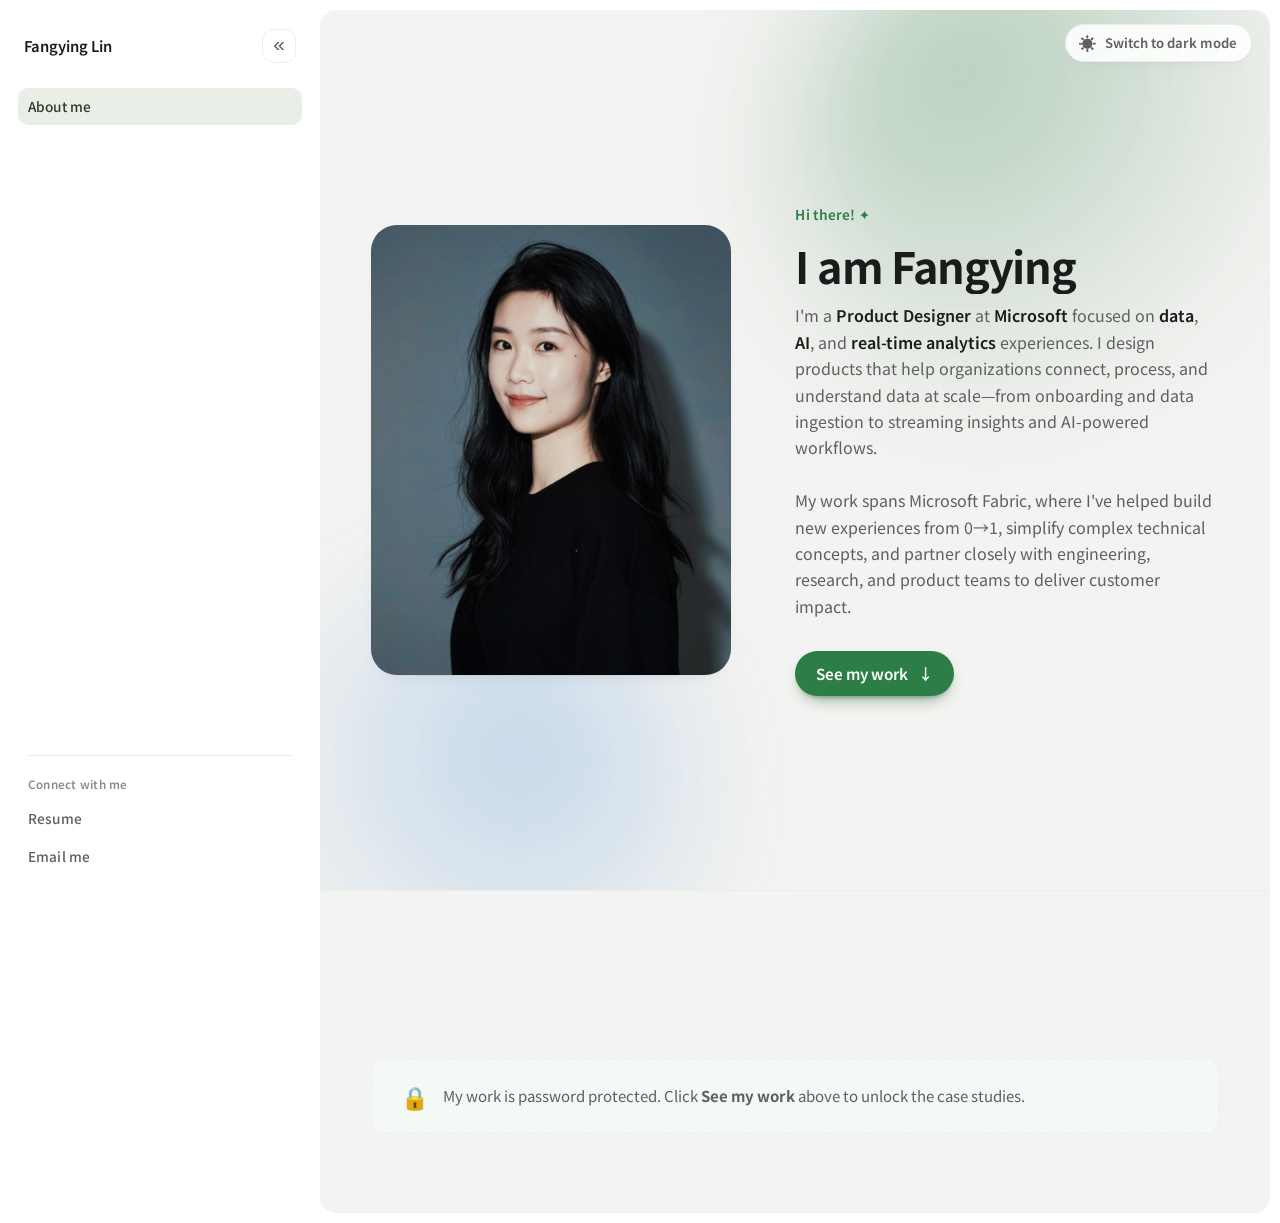
==== index.html @ b857b05c "Initial commit" ====
<!DOCTYPE html>
<html lang="en">
<head>
  <meta charset="UTF-8" />
  <meta name="viewport" content="width=device-width, initial-scale=1.0" />
  <title>Fangying Lin — Product Designer</title>
  <meta
    name="description"
    content="Fangying Lin is a product designer crafting clear, human interfaces for complex data products."
  />
  <link rel="preconnect" href="https://fonts.googleapis.com" />
  <link rel="preconnect" href="https://fonts.gstatic.com" crossorigin />
  <link
    href="https://fonts.googleapis.com/css2?family=Noto+Sans+TC:wght@400;500;600;700&display=swap"
    rel="stylesheet"
  />
  <link rel="stylesheet" href="styles.css" />
  <script>
    // Apply saved theme before paint to avoid a flash.
    (function () {
      try {
        var t = localStorage.getItem("theme");
        if (!t) {
          t = window.matchMedia("(prefers-color-scheme: dark)").matches
            ? "dark"
            : "light";
        }
        document.documentElement.setAttribute("data-theme", t);
      } catch (e) {}
      // Hide all work (menu + tiles) until the visitor unlocks via "See my work".
      try {
        if (localStorage.getItem("portfolio-unlocked") !== "1") {
          document.documentElement.classList.add("work-locked");
        }
      } catch (e) {}
    })();
  </script>
</head>
<body>
  <svg width="0" height="0" style="position:absolute" aria-hidden="true" focusable="false">
    <symbol id="fabricLogo" viewBox="0 0 256 256">
      <path fill-rule="evenodd" clip-rule="evenodd" d="M30.0801 168.53L26.9556 179.966C25.7912 183.624 24.1601 188.997 23.2801 193.779C22.0267 197.086 21.3423 200.673 21.3423 204.419C21.3423 219.868 33.0134 232.588 48.0178 234.25C52.2401 234.859 57.0178 234.828 62.3734 234.042L86.9778 230.646C93.1645 229.793 98.2445 225.326 99.8889 219.299L116.822 157.104L30.0801 168.53Z" fill="url(#fl_p0)"/>
      <path d="M54.0786 171.476C28.1452 175.494 22.8208 195.063 22.8208 195.063L47.6564 103.809L177.43 86.2538L159.732 150.534C158.812 153.978 155.919 156.618 152.332 157.165L151.607 157.285L53.3497 171.6L54.0786 171.476Z" fill="url(#fl_p1)"/>
      <path d="M54.0786 171.476C28.1452 175.494 22.8208 195.063 22.8208 195.063L47.6564 103.809L177.43 86.2538L159.732 150.534C158.812 153.978 155.919 156.618 152.332 157.165L151.607 157.285L53.3497 171.6L54.0786 171.476Z" fill="url(#fl_p2)" fill-opacity="0.8"/>
      <path d="M68.7944 113.253L212.461 92.0311C215.879 91.5644 218.648 89.0622 219.519 85.7866L234.346 32.1289C234.55 31.4 234.657 30.6311 234.657 29.84C234.657 25.1422 230.852 21.3333 226.15 21.3333C225.786 21.3333 225.421 21.3555 225.07 21.4L87.9855 41.6578C73.0966 44.0489 61.0744 55.0311 57.1722 69.3555L37.4033 141.004C41.3722 126.511 43.8122 117.773 68.7944 113.253Z" fill="url(#fl_p3)"/>
      <path d="M68.7944 113.253L212.461 92.0311C215.879 91.5644 218.648 89.0622 219.519 85.7867L234.346 32.1289C234.55 31.4 234.657 30.6311 234.657 29.84C234.657 25.1422 230.852 21.3333 226.15 21.3333C225.786 21.3333 225.421 21.3555 225.07 21.4L87.9855 41.6578C73.0966 44.0489 61.0744 55.0311 57.1722 69.3555L37.4033 141.004C41.3722 126.511 43.8122 117.773 68.7944 113.253Z" fill="url(#fl_p4)"/>
      <path d="M68.7944 113.253L212.461 92.0311C215.879 91.5644 218.648 89.0622 219.519 85.7867L234.346 32.1289C234.55 31.4 234.657 30.6311 234.657 29.84C234.657 25.1422 230.852 21.3333 226.15 21.3333C225.786 21.3333 225.421 21.3555 225.07 21.4L87.9855 41.6578C73.0966 44.0489 61.0744 55.0311 57.1722 69.3555L37.4033 141.004C41.3722 126.511 43.8122 117.773 68.7944 113.253Z" fill="url(#fl_p5)" fill-opacity="0.4"/>
      <path d="M68.7941 113.257C47.9897 117.022 42.8252 123.724 39.3852 134.226L22.8208 195.075C22.8208 195.075 28.1141 175.702 53.7319 171.559L151.612 157.302L152.336 157.182C155.923 156.635 158.816 153.99 159.736 150.55L174.296 97.6704L68.7941 113.257Z" fill="url(#fl_p6)"/>
      <path d="M68.7941 113.257C47.9897 117.022 42.8252 123.724 39.3852 134.226L22.8208 195.075C22.8208 195.075 28.1141 175.702 53.7319 171.559L151.612 157.302L152.336 157.182C155.923 156.635 158.816 153.99 159.736 150.55L174.296 97.6704L68.7941 113.257Z" fill="url(#fl_p7)" fill-opacity="0.2"/>
      <path fill-rule="evenodd" clip-rule="evenodd" d="M53.7334 171.56C32.0845 175.062 24.9734 189.4 23.2801 193.769C22.0267 197.084 21.3423 200.671 21.3423 204.418C21.3423 219.866 33.0134 232.586 48.0178 234.249C52.2401 234.858 57.0178 234.826 62.3734 234.04L86.9778 230.644C93.1645 229.791 98.2445 225.324 99.8889 219.298L115.324 162.591L53.7378 171.564L53.7334 171.56Z" fill="url(#fl_p8)"/>
    </symbol>
    <defs>
      <linearGradient id="fl_p0" x1="69.0801" y1="234.673" x2="69.0801" y2="157.104" gradientUnits="userSpaceOnUse"><stop offset="0.056" stop-color="#2AAC94"/><stop offset="0.155" stop-color="#239C87"/><stop offset="0.372" stop-color="#177E71"/><stop offset="0.588" stop-color="#0E6961"/><stop offset="0.799" stop-color="#095D57"/><stop offset="1" stop-color="#085954"/></linearGradient>
      <linearGradient id="fl_p1" x1="167.098" y1="178.388" x2="92.1941" y2="96.9205" gradientUnits="userSpaceOnUse"><stop offset="0.0417478" stop-color="#ABE88E"/><stop offset="0.548926" stop-color="#2AAA92"/><stop offset="0.906" stop-color="#117865"/></linearGradient>
      <linearGradient id="fl_p2" x1="-16.9721" y1="174.428" x2="54.3093" y2="150.119" gradientUnits="userSpaceOnUse"><stop stop-color="#6AD6F9"/><stop offset="1" stop-color="#6AD6F9" stop-opacity="0"/></linearGradient>
      <linearGradient id="fl_p3" x1="37.4033" y1="81.1689" x2="227.141" y2="81.1689" gradientUnits="userSpaceOnUse"><stop offset="0.043" stop-color="#25FFD4"/><stop offset="0.874" stop-color="#55DDB9"/></linearGradient>
      <linearGradient id="fl_p4" x1="37.4033" y1="54.6488" x2="208.319" y2="134.014" gradientUnits="userSpaceOnUse"><stop stop-color="#6AD6F9"/><stop offset="0.229501" stop-color="#60E9D0"/><stop offset="0.650711" stop-color="#6DE9BB"/><stop offset="0.99354" stop-color="#ABE88E"/></linearGradient>
      <linearGradient id="fl_p5" x1="53.2149" y1="69.5003" x2="146.152" y2="90.0555" gradientUnits="userSpaceOnUse"><stop stop-color="white" stop-opacity="0"/><stop offset="0.458511" stop-color="white"/><stop offset="1" stop-color="white" stop-opacity="0"/></linearGradient>
      <linearGradient id="fl_p6" x1="84.0312" y1="149.117" x2="86.2272" y2="83.943" gradientUnits="userSpaceOnUse"><stop offset="0.204642" stop-color="#063D3B" stop-opacity="0"/><stop offset="0.58553" stop-color="#063D3B" stop-opacity="0.236587"/><stop offset="0.872285" stop-color="#063D3B" stop-opacity="0.75"/></linearGradient>
      <linearGradient id="fl_p7" x1="14.9848" y1="142.636" x2="94.4055" y2="157.572" gradientUnits="userSpaceOnUse"><stop stop-color="white" stop-opacity="0"/><stop offset="0.458511" stop-color="white"/><stop offset="1" stop-color="white" stop-opacity="0"/></linearGradient>
      <linearGradient id="fl_p8" x1="72.3556" y1="213.178" x2="56.8635" y2="137.409" gradientUnits="userSpaceOnUse"><stop offset="0.064" stop-color="#063D3B" stop-opacity="0"/><stop offset="0.17" stop-color="#063D3B" stop-opacity="0.135"/><stop offset="0.562" stop-color="#063D3B" stop-opacity="0.599"/><stop offset="0.85" stop-color="#063D3B" stop-opacity="0.9"/><stop offset="1" stop-color="#063D3B"/></linearGradient>
    </defs>
  </svg>
  <div class="app" data-nav-collapsed="false">
    <button class="theme-switch" type="button" aria-label="Toggle dark mode" aria-pressed="false">
      <span class="theme-switch__icons" aria-hidden="true">
        <span class="theme-toggle__icon theme-toggle__icon--sun">☀</span>
        <span class="theme-toggle__icon theme-toggle__icon--moon">☾</span>
      </span>
      <span class="theme-switch__label">Switch to dark mode</span>
    </button>
    <div class="floating-controls">
      <button class="nav-reopen has-tip has-tip--right" type="button" aria-label="Open navigation" data-tip="Expand">
        <span aria-hidden="true">☰</span>
      </button>
    </div>
    <!-- ══════════════════════════════════════════════════════════
         Sidebar
    ═══════════════════════════════════════════════════════════ -->
    <aside class="sidebar" aria-label="Primary">
      <div class="profile">
        <div class="profile__meta">
          <span class="profile__name">Fangying Lin</span>
        </div>
        <div class="profile__controls">
          <button class="square-btn nav-collapse has-tip" type="button" aria-label="Collapse navigation" data-tip="Collapse">
            <span class="nav-collapse__icon" aria-hidden="true">«</span>
          </button>
        </div>
      </div>

      <nav class="nav">
        <a class="nav__item is-active" href="#about" data-nav="about">
          About me
        </a>

        <p class="nav__group js-work-group">Microsoft Fabric</p>
        <a class="nav__item js-work-item" href="eventstream.html">Eventstream in Microsoft Fabric</a>
        <a class="nav__item js-work-item" href="business-events.html">Business Events in Microsoft Fabric</a>
        <a class="nav__item js-work-item" href="get-data.html">Get data</a>
        <a class="nav__item js-work-item" href="custom-connector.html">Custom stream connector</a>

        <p class="nav__group js-work-group">Cornerstone Global Partner</p>
        <a class="nav__item js-work-item" href="top20talent.html">Top20Talent Portal</a>

        <hr class="nav__divider" aria-hidden="true" />
        <p class="nav__group">Connect with me</p>
        <a class="nav__item" href="#">Resume</a>
        <a class="nav__item" href="mailto:deniselin0114@gmail.com">Email me</a>
      </nav>
    </aside>

    <!-- ══════════════════════════════════════════════════════════
         Main content panel
    ═══════════════════════════════════════════════════════════ -->
    <main class="panel" id="about">
      <section class="intro reveal" aria-label="Introduction">
        <div class="intro__aura" aria-hidden="true"></div>
        <div class="intro__media">
          <img
            class="intro__photo"
            src="assets/fangying.jpg"
            alt="Portrait of Fangying Lin"
            loading="eager"
            onerror="this.style.display='none'; this.parentElement.classList.add('is-missing');"
          />
        </div>
        <div class="intro__body">
          <p class="intro__eyebrow">Hi there! ✦</p>
          <h1 class="intro__title">I am Fangying</h1>
          <p class="intro__lede">
            I'm a <strong>Product Designer</strong> at
            <strong>Microsoft</strong> focused on <strong>data</strong>,
            <strong>AI</strong>, and <strong>real-time analytics</strong>
            experiences. I design products that help organizations connect,
            process, and understand data at scale—from onboarding and data
            ingestion to streaming insights and AI-powered workflows.
            <br /><br />
            My work spans Microsoft Fabric, where I've helped build new
            experiences from 0→1, simplify complex technical concepts, and
            partner closely with engineering, research, and product teams to
            deliver customer impact.
          </p>
          <a class="intro__scroll" href="#work">
            <span>See my work</span>
            <span class="intro__arrow" aria-hidden="true">↓</span>
          </a>
        </div>
      </section>

      <hr class="section-divider reveal" aria-hidden="true" />

      <header class="panel__head reveal" id="work"></header>

      <div class="work-locked-note" aria-hidden="true">
        <span class="work-locked-note__icon">🔒</span>
        <p>My work is password protected. Click <strong>See my work</strong> above to unlock the case studies.</p>
      </div>

      <section class="cards" aria-label="Selected work">
        <!-- 1 · Eventstream — LIVE interactive prototype -->
        <article class="card reveal" id="eventstream">
          <a class="card__link" href="eventstream.html">
            <div class="card__top">
              <span class="card__brand">
                <span class="card__logo card__logo--fabric" aria-hidden="true"><svg class="card__logo-svg"><use href="#fabricLogo"/></svg></span>
                Microsoft Fabric
              </span>
            </div>
            <div class="card__media card__media--eventstream card__media--shot" aria-hidden="true">
              <img class="es-shot" src="assets/eventstream-preview.png" alt="" loading="lazy" />
            </div>
            <div class="card__foot">
              <span class="card__name">Eventstream in Microsoft Fabric</span>
            </div>
            <p class="card__desc">
              Build real-time data pipelines on a canvas — connect sources,
              transforms, and destinations, schema-aware end to end.
            </p>
          </a>
        </article>

        <!-- 2 · Business Events — AI-assisted authoring -->
        <article class="card reveal" id="business-events">
          <a class="card__link" href="business-events.html">
            <div class="card__top">
              <span class="card__brand">
                <span class="card__logo card__logo--fabric" aria-hidden="true"><svg class="card__logo-svg"><use href="#fabricLogo"/></svg></span>
                Microsoft Fabric
              </span>
            </div>
            <div class="card__media card__media--getdata card__media--shot" aria-hidden="true">
              <img class="es-shot" src="assets/business-events-preview.png" alt="" loading="lazy" />
            </div>
            <div class="card__foot">
              <span class="card__name">Business Events in Microsoft Fabric</span>
            </div>
            <p class="card__desc">
              Turn raw streams into meaningful, business-critical signals —
              define, explore, and act on events with AI-assisted authoring.
            </p>
          </a>
        </article>

        <!-- 3 · Get data -->
        <article class="card reveal" id="get-data">
          <a class="card__link" href="get-data.html">
            <div class="card__top">
              <span class="card__brand">
                <span class="card__logo card__logo--fabric" aria-hidden="true"><svg class="card__logo-svg"><use href="#fabricLogo"/></svg></span>
                Microsoft Fabric
              </span>
            </div>
            <div class="card__media card__media--getdata" aria-hidden="true">
              <span class="media-glyph">⤓</span>
            </div>
            <div class="card__foot">
              <span class="card__name">Get data</span>
            </div>
            <p class="card__desc">
              A guided wizard for connecting sources and landing data into
              Fabric — fast, clear, and confident.
            </p>
          </a>
        </article>

        <!-- 3 · Custom stream connector -->
        <article class="card reveal" id="custom-connector">
          <a class="card__link" href="custom-connector.html">
            <div class="card__top">
              <span class="card__brand">
                <span class="card__logo card__logo--fabric" aria-hidden="true"><svg class="card__logo-svg"><use href="#fabricLogo"/></svg></span>
                Microsoft Fabric
              </span>
            </div>
            <div class="card__media card__media--connector card__media--shot" aria-hidden="true">
              <img class="es-shot" src="assets/custom-connector-preview.png" alt="" loading="lazy" />
            </div>


            <div class="card__foot">
              <span class="card__name">Custom stream connector</span>
            </div>
            <p class="card__desc">
              Let developers bring their own streaming sources into Fabric
              with a configurable connector framework.
            </p>
          </a>
        </article>

        <!-- 6 · Top20Talent -->
        <article class="card reveal" id="top20talent">
          <a class="card__link" href="top20talent.html">
            <div class="card__top">
              <span class="card__brand">
                <span class="card__logo card__logo--top20" aria-hidden="true"><svg class="card__logo-svg" viewBox="0 0 24 24" fill="none" xmlns="http://www.w3.org/2000/svg"><polygon points="3,4 14,2 17,9.5 6,11.5" fill="#9e1c20"/><polygon points="7,12.5 18,10.5 21,18 10,20" fill="#d92b21"/></svg></span>
                Cornerstone Global Partner
              </span>
            </div>
            <div class="card__media card__media--top20 t20-stage" aria-hidden="true">
              <div class="t20-window">
                <div class="t20-window__bar">
                  <span class="t20-dot"></span>
                  <span class="t20-dot"></span>
                  <span class="t20-dot"></span>
                  <span class="t20-url">top20talent.com</span>
                </div>
                <div class="t20-screen">
                  <div class="t20-reel">
                    <img class="t20-frame" loading="lazy" alt=""
                      src="https://uploads-ssl.webflow.com/60fd57bc90489c5a4f77275e/619cb849a96ceb590cc76ad1_5.png" />
                    <img class="t20-frame" loading="lazy" alt=""
                      src="https://uploads-ssl.webflow.com/60fd57bc90489c5a4f77275e/619cb80ebb2a7f467cdc1613_Screen%20Shot%202021-11-23%20at%205.39.37%20PM.png" />
                    <img class="t20-frame" loading="lazy" alt=""
                      src="https://uploads-ssl.webflow.com/60fd57bc90489c5a4f77275e/619cb849a5b8a0e606b33b38_2.png" />
                    <img class="t20-frame" loading="lazy" alt=""
                      src="https://uploads-ssl.webflow.com/60fd57bc90489c5a4f77275e/619cb84a562c87caf4e1df3a_6.png" />
                    <img class="t20-frame" loading="lazy" alt=""
                      src="https://uploads-ssl.webflow.com/60fd57bc90489c5a4f77275e/619cbcc1bb2a7f6fdfdc321d_Screen%20Shot%202021-11-23%20at%206.02.40%20PM.png" />
                    <img class="t20-frame" loading="lazy" alt=""
                      src="https://uploads-ssl.webflow.com/60fd57bc90489c5a4f77275e/619cb849a96ceb590cc76ad1_5.png" />
                  </div>
                </div>
              </div>
            </div>
            <div class="card__foot">
              <span class="card__name">Top20Talent Portal</span>
            </div>
            <p class="card__desc">
              A B2C job-search platform — redesigning the apply &amp; register
              flow to lift conversion and reduce drop-off.
            </p>
          </a>
        </article>
      </section>
    </main>
  </div>

  <script src="script.js"></script>
</body>
</html>
---- styles.css ----
/* ════════════════════════════════════════════════════════════
   Fangying Lin — Portfolio
   Sidebar + card-grid layout. Light, soft, app-like — modeled on
   a clean case-studies dashboard: fixed left nav, a rounded
   content panel, centered headline, and a 2-column card grid.
═════════════════════════════════════════════════════════════ */

/* ── Tokens ────────────────────────────────────────────────── */
:root {
  --bg: #ffffff;
  --panel: #f3f3f1;
  --card: #ffffff;
  --ink: #1b1b1b;
  --ink-soft: #8c8c8c;
  --ink-mid: #5f5f5f;
  --line: #ececec;
  --hover: #f4f4f3;
  --active: #e9efe6;
  --active-ink: #2f3b2a;
  --accent: #2d7d46;
  --radius: 18px;
  --radius-lg: 26px;
  --sidebar-w: 320px;
  --font: "Noto Sans TC", system-ui, -apple-system, "Segoe UI", sans-serif;
  --ease: cubic-bezier(0.22, 1, 0.36, 1);
  --shadow-card: 0 1px 2px rgba(0, 0, 0, 0.04),
    0 8px 24px -16px rgba(0, 0, 0, 0.18);
}

/* ── Dark theme ────────────────────────────────────────────── */
[data-theme="dark"] {
  --bg: #131316;
  --panel: #1b1b1f;
  --card: #202024;
  --ink: #f2f2f3;
  --ink-soft: #8a8a92;
  --ink-mid: #b5b5be;
  --line: #2e2e34;
  --hover: #26262b;
  --active: #243425;
  --active-ink: #cfe6cf;
  --accent: #5cc47e;
  --shadow-card: 0 1px 2px rgba(0, 0, 0, 0.4),
    0 8px 24px -16px rgba(0, 0, 0, 0.7);
}

html {
  background: var(--bg);
}

body,
.app,
.sidebar,
.panel,
.card {
  transition: background 0.25s var(--ease), color 0.25s var(--ease),
    border-color 0.25s var(--ease);
}

*,
*::before,
*::after {
  box-sizing: border-box;
}

html {
  scroll-behavior: smooth;
}

body {
  margin: 0;
  background: var(--bg);
  color: var(--ink);
  font-family: var(--font);
  font-size: 15px;
  line-height: 1.5;
  -webkit-font-smoothing: antialiased;
}

a {
  color: inherit;
  text-decoration: none;
}

svg {
  display: block;
}

/* ── App shell ─────────────────────────────────────────────── */
.app {
  display: grid;
  grid-template-columns: var(--sidebar-w) 1fr;
  min-height: 100vh;
  transition: grid-template-columns 0.34s var(--ease);
}

.app[data-nav-collapsed="true"] {
  grid-template-columns: 0px 1fr;
}

/* ── Sidebar ───────────────────────────────────────────────── */
.sidebar {
  position: sticky;
  top: 0;
  align-self: start;
  height: 100vh;
  padding: 1.6rem 1.1rem;
  display: flex;
  flex-direction: column;
  gap: 1.4rem;
  overflow-x: hidden;
  overflow-y: auto;
  transition: opacity 0.24s var(--ease), transform 0.34s var(--ease);
}

.app[data-nav-collapsed="true"] .sidebar {
  opacity: 0;
  transform: translateX(-12px);
  pointer-events: none;
}

/* Control buttons (collapse) — rounded square to match floating reopen */
.profile__controls {
  flex: 0 0 auto;
  margin-left: auto;
  display: flex;
  align-items: center;
  gap: 0.4rem;
}

.square-btn {
  flex: 0 0 auto;
  width: 34px;
  height: 34px;
  display: grid;
  place-items: center;
  position: relative;
  -webkit-appearance: none;
  appearance: none;
  border: 1px solid var(--line);
  border-radius: 11px;
  background: var(--card);
  color: var(--ink-mid);
  font-size: 0.95rem;
  line-height: 1;
  cursor: pointer;
  transition: background 0.18s var(--ease), border-color 0.18s var(--ease),
    color 0.18s var(--ease), transform 0.18s var(--ease);
}

.square-btn:hover {
  background: var(--hover);
  color: var(--ink);
}

.square-btn:focus-visible {
  outline: 2px solid var(--accent);
  outline-offset: 2px;
}

.square-btn:active {
  transform: scale(0.9);
}

.nav-collapse:hover {
  transform: translateX(-2px);
}

.nav-collapse__icon {
  font-size: 1.3rem;
  font-weight: 500;
  margin-top: -2px;
}

/* ── Tooltips ──────────────────────────────────────────────── */
.has-tip::after {
  content: attr(data-tip);
  position: absolute;
  bottom: calc(100% + 8px);
  left: 50%;
  transform: translateX(-50%) translateY(4px);
  z-index: 50;
  padding: 0.32rem 0.6rem;
  border-radius: 7px;
  background: var(--ink);
  color: var(--bg);
  font-size: 0.72rem;
  font-weight: 600;
  line-height: 1;
  white-space: nowrap;
  opacity: 0;
  pointer-events: none;
  transition: opacity 0.18s var(--ease), transform 0.18s var(--ease);
}

.has-tip:hover::after,
.has-tip:focus-visible::after {
  opacity: 1;
  transform: translateX(-50%) translateY(0);
}

/* Reopen button tooltip points to the right (button hugs left edge) */
.has-tip--right::after {
  bottom: 50%;
  left: calc(100% + 8px);
  transform: translateY(50%) translateX(-4px);
}

.has-tip--right:hover::after,
.has-tip--right:focus-visible::after {
  transform: translateY(50%) translateX(0);
}

/* Floating reopen button (visible when collapsed) */
.floating-controls {
  position: fixed;
  top: 1rem;
  left: 1rem;
  z-index: 40;
  display: flex;
  align-items: center;
  gap: 0.5rem;
}

.nav-reopen {
  width: 40px;
  height: 40px;
  display: grid;
  place-items: center;
  -webkit-appearance: none;
  appearance: none;
  border: 1px solid var(--line);
  border-radius: 12px;
  background: var(--card);
  color: var(--ink);
  font-size: 1.1rem;
  line-height: 1;
  cursor: pointer;
  box-shadow: var(--shadow-card);
  opacity: 0;
  transform: scale(0.85);
  pointer-events: none;
  transition: opacity 0.22s var(--ease), transform 0.22s var(--ease),
    background 0.18s var(--ease);
}

.app[data-nav-collapsed="true"] .nav-reopen {
  opacity: 1;
  transform: scale(1);
  pointer-events: auto;
}

.nav-reopen:hover {
  background: var(--hover);
}

.nav-reopen:focus-visible {
  outline: 2px solid var(--accent);
  outline-offset: 2px;
}

.profile {
  display: flex;
  align-items: center;
  gap: 0.7rem;
  padding: 0.2rem 0.4rem;
}

.profile__meta {
  display: flex;
  flex-direction: column;
  line-height: 1.25;
}

.profile__name {
  font-weight: 600;
  font-size: 0.92rem;
}

.profile__role {
  font-size: 0.8rem;
  color: var(--ink-soft);
}

/* ── Theme switch (sticky, top-right) ──────────────────────── */
.theme-switch {
  position: fixed;
  top: 1.5rem;
  right: 1.75rem;
  z-index: 45;
  display: inline-flex;
  align-items: center;
  gap: 0.5rem;
  height: 38px;
  padding: 0 0.85rem 0 0.7rem;
  -webkit-appearance: none;
  appearance: none;
  border: 1px solid var(--line);
  border-radius: 999px;
  background: color-mix(in srgb, var(--card) 88%, transparent);
  backdrop-filter: saturate(160%) blur(10px);
  color: var(--ink-mid);
  font-family: inherit;
  font-size: 0.82rem;
  font-weight: 600;
  line-height: 1;
  cursor: pointer;
  box-shadow: var(--shadow-card);
  transition: background 0.18s var(--ease), border-color 0.18s var(--ease),
    color 0.18s var(--ease), transform 0.18s var(--ease);
}

.theme-switch:hover {
  background: var(--card);
  color: var(--ink);
  border-color: var(--ink-soft);
}

.theme-switch:active {
  transform: scale(0.96);
}

.theme-switch:focus-visible {
  outline: 2px solid var(--accent);
  outline-offset: 2px;
}

.theme-switch__icons {
  position: relative;
  display: grid;
  place-items: center;
  width: 20px;
  height: 20px;
}

.theme-toggle__icon {
  grid-area: 1 / 1;
  font-size: 1.05rem;
  line-height: 1;
  -webkit-text-stroke: 0.3px currentColor;
  transition: opacity 0.2s var(--ease), transform 0.3s var(--ease);
}

.theme-switch__icons .theme-toggle__icon {
  grid-row: 1;
  grid-column: 1;
}

.theme-toggle__icon--moon {
  opacity: 0;
  transform: rotate(-90deg) scale(0.6);
}

.theme-toggle__icon--sun {
  opacity: 1;
  transform: rotate(0) scale(1);
}

[data-theme="dark"] .theme-toggle__icon--sun {
  opacity: 0;
  transform: rotate(90deg) scale(0.6);
}

[data-theme="dark"] .theme-toggle__icon--moon {
  opacity: 1;
  transform: rotate(0) scale(1);
}

/* Navigation */
.nav {
  display: flex;
  flex-direction: column;
  gap: 0.1rem;
  flex: 1 1 auto;
  min-height: 0;
}

.nav__group {
  margin: 1rem 0 0.3rem;
  padding: 0 0.65rem;
  font-size: 0.72rem;
  font-weight: 600;
  letter-spacing: 0.02em;
  color: var(--ink-soft);
}

.nav__item + .nav__group,
.nav__item.is-active:first-child + .nav__group {
  margin-top: 1.9rem;
}

.nav__divider {
  border: 0;
  height: 1px;
  background: var(--line);
  margin: 1.4rem 0.65rem 0.2rem;
  margin-top: auto;
}

/* ── Collapsible category (Microsoft Fabric / Azure portal) ── */
.nav__cat {
  display: flex;
  flex-direction: column;
}

.nav__cat--nested {
  padding-left: 0.85rem;
}

.nav__cat-head {
  display: flex;
  align-items: center;
  justify-content: space-between;
  gap: 0.5rem;
  width: 100%;
  margin: 0.55rem 0 0.2rem;
  padding: 0.3rem 0.65rem;
  -webkit-appearance: none;
  appearance: none;
  border: 0;
  outline: none;
  background: transparent;
  text-align: left;
  font-family: inherit;
  font-size: 0.72rem;
  font-weight: 600;
  letter-spacing: 0.02em;
  text-transform: none;
  color: var(--ink-soft);
  cursor: pointer;
  border-radius: 8px;
  transition: color 0.18s var(--ease), background 0.18s var(--ease);
}

.nav__cat-head:focus-visible {
  outline: 2px solid var(--accent);
  outline-offset: 1px;
}

.nav__cat-head:hover {
  background: var(--hover);
  color: var(--ink-mid);
}

.nav__chevron {
  flex: 0 0 auto;
  font-size: 0.8rem;
  line-height: 1;
  transition: transform 0.22s var(--ease);
}

.nav__cat[data-collapsed="true"] .nav__chevron {
  transform: rotate(-90deg);
}

.nav__cat-body {
  display: grid;
  grid-template-rows: 1fr;
  transition: grid-template-rows 0.26s var(--ease);
}

.nav__cat-inner {
  display: flex;
  flex-direction: column;
  gap: 0.1rem;
  overflow: hidden;
  min-height: 0;
}

.nav__cat[data-collapsed="true"] .nav__cat-body {
  grid-template-rows: 0fr;
}

.nav__item {
  display: flex;
  align-items: center;
  padding: 0.5rem 0.65rem;
  border-radius: 10px;
  font-size: 0.85rem;
  font-weight: 500;
  letter-spacing: 0.01em;
  color: var(--ink-mid);
  transition: background 0.18s var(--ease), color 0.18s var(--ease),
    transform 0.18s var(--ease);
}

.nav__item:hover {
  background: var(--hover);
  color: var(--ink);
  transform: translateX(3px);
}

.nav__item.is-active {
  background: var(--active);
  color: var(--active-ink);
}

/* Dark mode: brighten nav text so it isn't muddy grey */
[data-theme="dark"] .nav__item {
  color: #f2f2f3;
}
[data-theme="dark"] .nav__item:hover {
  color: #ffffff;
}
[data-theme="dark"] .nav__group {
  color: #c5c5cd;
}

/* ── Main panel ────────────────────────────────────────────── */
.panel {
  background: var(--panel);
  margin: 0.6rem 0.6rem 0.6rem 0;
  border-radius: 16px;
  padding: clamp(2rem, 5vw, 4rem) clamp(1.5rem, 4vw, 3.5rem);
  overflow: hidden;
}

/* ── Full-screen intro ─────────────────────────────────────── */
.intro {
  position: relative;
  display: grid;
  grid-template-columns: 0.85fr 1fr;
  align-items: center;
  gap: clamp(2rem, 5vw, 4.5rem);
  min-height: calc(100vh - 1.2rem);
  margin: calc(-1 * clamp(2rem, 5vw, 4rem))
    calc(-1 * clamp(1.5rem, 4vw, 3.5rem)) 0;
  padding: clamp(2rem, 5vw, 4rem) clamp(1.5rem, 4vw, 3.5rem);
  overflow: hidden;
  isolation: isolate;
}

/* Animated aurora blobs behind the intro */
.intro::before,
.intro::after {
  content: "";
  position: absolute;
  z-index: -1;
  border-radius: 50%;
  filter: blur(60px);
  opacity: 0.55;
  pointer-events: none;
}.intro::before {
  width: 42vw;
  height: 42vw;
  max-width: 540px;
  max-height: 540px;
  top: -12%;
  right: -6%;
  background: radial-gradient(
    circle at 30% 30%,
    color-mix(in srgb, var(--accent) 60%, transparent),
    transparent 70%
  );
  animation: aurora-a 16s ease-in-out infinite alternate;
}

.intro::after {
  width: 36vw;
  height: 36vw;
  max-width: 460px;
  max-height: 460px;
  bottom: -16%;
  left: -8%;
  background: radial-gradient(
    circle at 60% 40%,
    color-mix(in srgb, #4a90d9 55%, transparent),
    transparent 70%
  );
  animation: aurora-b 20s ease-in-out infinite alternate;
}

[data-theme="dark"] .intro::before,
[data-theme="dark"] .intro::after {
  opacity: 0.4;
}

@keyframes aurora-a {
  0% { transform: translate(0, 0) scale(1); }
  100% { transform: translate(-6%, 8%) scale(1.15); }
}

@keyframes aurora-b {
  0% { transform: translate(0, 0) scale(1); }
  100% { transform: translate(8%, -6%) scale(1.2); }
}

/* Interactive mouse-following aura (Spline-style) */
.intro__aura {
  position: absolute;
  inset: 0;
  z-index: -1;
  pointer-events: none;
  opacity: 0;
  transition: opacity 0.7s ease;
  background:
    radial-gradient(
      40vw 40vw at var(--mx, 50%) var(--my, 40%),
      color-mix(in srgb, var(--accent) 42%, transparent),
      transparent 62%
    ),
    radial-gradient(
      34vw 34vw at calc(100% - var(--mx, 50%)) calc(100% - var(--my, 40%)),
      color-mix(in srgb, #4a90d9 40%, transparent),
      transparent 62%
    );
  filter: blur(48px);
  will-change: background, opacity;
}

.intro.is-pointer .intro__aura {
  opacity: 0.85;
}

[data-theme="dark"] .intro__aura {
  opacity: 0;
  filter: blur(56px);
}

[data-theme="dark"] .intro.is-pointer .intro__aura {
  opacity: 0.55;
}

@media (prefers-reduced-motion: reduce) {
  .intro__aura { display: none; }
}

.intro__media {
  display: flex;
  justify-content: center;
  transform: translate3d(var(--px, 0px), var(--py, 0px), 0);
  will-change: transform;
}

.intro__media.is-missing {
  width: 100%;
  max-width: 360px;
  margin: 0 auto;
  aspect-ratio: 4 / 5;
  display: grid;
  place-items: center;
  text-align: center;
  padding: 1.5rem;
  border-radius: var(--radius-lg);
  background: linear-gradient(150deg, #e6f4ee, #c7e8d8);
  color: #117865;
  font-size: 0.9rem;
  font-weight: 600;
}

.intro__media.is-missing::after {
  content: "Add your photo at assets/fangying.jpg";
}

.intro__photo {
  width: 100%;
  max-width: 360px;
  aspect-ratio: 4 / 5;
  object-fit: cover;
  border-radius: var(--radius-lg);
  box-shadow: var(--shadow-card);
  animation: photo-float 8s ease-in-out infinite;
  transition: transform 0.4s var(--ease), box-shadow 0.4s var(--ease);
}

.intro__photo:hover {
  transform: translateY(-4px) scale(1.01);
  box-shadow: 0 30px 60px -28px rgba(0, 0, 0, 0.5);
}

@keyframes photo-float {
  0%, 100% { transform: translateY(0); }
  50% { transform: translateY(-4px); }
}

.intro__eyebrow {
  margin: 0 0 1rem;
  font-size: 0.85rem;
  font-weight: 600;
  color: var(--accent);
  letter-spacing: 0.01em;
}

.intro__title {
  font-size: clamp(1.7rem, 3.4vw, 2.7rem);
  font-weight: 700;
  letter-spacing: -0.03em;
  line-height: 1.18;
  padding-bottom: 0.08em;
  margin: 0 0 0.5rem;
  background: linear-gradient(
    100deg,
    var(--ink) 0%,
    var(--ink) 35%,
    color-mix(in srgb, var(--accent) 75%, var(--ink)) 50%,
    var(--ink) 65%,
    var(--ink) 100%
  );
  background-size: 220% 100%;
  -webkit-background-clip: text;
  background-clip: text;
  color: transparent;
  animation: title-sheen 7s ease-in-out infinite;
}

.intro__subtitle {
  margin: 0 0 1.5rem;
  font-size: clamp(0.95rem, 1.5vw, 1.2rem);
  font-weight: 600;
  letter-spacing: -0.01em;
  color: var(--ink-mid);
}

@keyframes title-sheen {
  0%, 100% { background-position: 150% 0; }
  50% { background-position: -50% 0; }
}

/* Staggered entrance for intro content */
.intro__media,
.intro__eyebrow,
.intro__title,
.intro__subtitle,
.intro__lede,
.intro__scroll {
  opacity: 0;
}

.intro.is-visible .intro__media {
  animation: intro-fade 0.7s var(--ease) 0.05s both;
}
.intro.is-visible .intro__eyebrow {
  animation: intro-rise 0.7s var(--ease) 0.18s both;
}
.intro.is-visible .intro__title {
  animation: intro-rise 0.7s var(--ease) 0.28s both,
    title-sheen 7s ease-in-out 1s infinite;
}
.intro.is-visible .intro__subtitle {
  animation: intro-rise 0.7s var(--ease) 0.34s both;
}
.intro.is-visible .intro__lede {
  animation: intro-rise 0.7s var(--ease) 0.4s both;
}
.intro.is-visible .intro__scroll {
  animation: intro-rise 0.7s var(--ease) 0.52s both;
}

@keyframes intro-rise {
  from {
    opacity: 0;
    transform: translateY(22px);
  }
  to {
    opacity: 1;
    transform: translateY(0);
  }
}

@keyframes intro-fade {
  from {
    opacity: 0;
  }
  to {
    opacity: 1;
  }
}

.intro__lede {
  margin: 0 0 2rem;
  max-width: 58ch;
  font-size: clamp(0.9rem, 1.25vw, 1.02rem);
  line-height: 1.65;
  color: var(--ink-mid);
}

.intro__lede strong {
  color: var(--ink);
  font-weight: 600;
}

.intro__scroll {
  position: relative;
  display: inline-flex;
  align-items: center;
  gap: 0.6rem;
  padding: 0.7rem 1.3rem;
  border-radius: 999px;
  font-weight: 600;
  font-size: 0.95rem;
  color: #fff;
  background: var(--accent);
  overflow: hidden;
  transform-style: preserve-3d;
  transform:
    perspective(600px)
    rotateX(var(--rx, 0deg))
    rotateY(var(--ry, 0deg))
    translateZ(0);
  box-shadow:
    0 8px 18px -10px color-mix(in srgb, var(--accent) 80%, #000),
    0 2px 4px -2px rgba(0, 0, 0, 0.3);
  transition:
    transform 0.25s var(--ease),
    background 0.2s var(--ease),
    box-shadow 0.25s var(--ease);
}

/* Moving sheen that tracks the cursor */
.intro__scroll::before {
  content: "";
  position: absolute;
  inset: 0;
  border-radius: inherit;
  background: radial-gradient(
    120px 120px at var(--gx, 50%) var(--gy, 50%),
    rgba(255, 255, 255, 0.45),
    rgba(255, 255, 255, 0) 60%
  );
  opacity: 0;
  transition: opacity 0.25s var(--ease);
  pointer-events: none;
}

.intro__scroll > span {
  position: relative;
  transform: translateZ(22px);
}

.intro__scroll:hover {
  background: color-mix(in srgb, var(--accent) 86%, #000);
  box-shadow:
    0 18px 34px -14px color-mix(in srgb, var(--accent) 85%, #000),
    0 4px 8px -3px rgba(0, 0, 0, 0.35);
}

.intro__scroll:hover::before {
  opacity: 1;
}

.intro__scroll.is-tilting {
  transition:
    background 0.2s var(--ease),
    box-shadow 0.25s var(--ease);
}

.intro__scroll:active {
  transform: perspective(600px) rotateX(0) rotateY(0) scale(0.97);
}

.intro__arrow {
  position: relative;
  transform: translateZ(22px);
  animation: intro-bob 1.8s ease-in-out infinite;
}

@keyframes intro-bob {
  0%, 100% { transform: translateZ(22px) translateY(0); }
  50% { transform: translateZ(22px) translateY(3px); }
}

@media (prefers-reduced-motion: reduce) {
  .intro__arrow { animation: none; }
  .intro__scroll { transform: none; }
}

@media (max-width: 820px) {
  .intro {
    grid-template-columns: 1fr;
    text-align: center;
    gap: 1.4rem;
    min-height: auto;
  }
  /* Flatten the body so the portrait can slot between the headers
     and the description. */
  .intro__body {
    display: contents;
  }
  .intro__eyebrow { order: 1; }
  .intro__title { order: 2; }
  .intro__subtitle { order: 3; margin-bottom: 0; }
  .intro__media { order: 4; }
  .intro__lede { order: 5; }
  .intro__scroll { order: 6; justify-self: center; }
  .intro__lede {
    margin-inline: auto;
  }
  /* Smaller portrait on mobile. */
  .intro__photo,
  .intro__media.is-missing {
    max-width: 200px;
    margin-inline: auto;
  }
}

.section-divider {
  border: 0;
  height: 1px;
  width: auto;
  margin: 0 calc(-1 * clamp(1.5rem, 4vw, 3.5rem)) clamp(2.5rem, 6vw, 4rem);
  background: var(--line);
}

.panel__head {
  text-align: center;
  max-width: 640px;
  margin: 0 auto clamp(2rem, 5vw, 3.5rem);
  padding-top: clamp(1rem, 4vw, 3rem);
}

.panel__title {
  font-size: clamp(1.7rem, 3.4vw, 2.6rem);
  font-weight: 700;
  letter-spacing: -0.02em;
  line-height: 1.12;
  margin: 0 0 0.8rem;
}

.panel__sub {
  margin: 0;
  color: var(--ink-soft);
  font-size: clamp(0.95rem, 1.5vw, 1.05rem);
}

/* ── Card grid ─────────────────────────────────────────────── */
.cards {
  display: grid;
  grid-template-columns: repeat(2, minmax(0, 1fr));
  gap: clamp(1rem, 2.2vw, 1.6rem);
  max-width: 920px;
  margin: 0 auto;
}

.card {
  min-width: 0;
  perspective: 1000px;
}

.card__link {
  position: relative;
  display: block;
  background: var(--card);
  border: 1px solid var(--line);
  border-radius: var(--radius);
  padding: 0.9rem 0.9rem 1.2rem;
  height: 100%;
  transform-style: preserve-3d;
  transition: transform 0.25s var(--ease), box-shadow 0.3s var(--ease),
    border-color 0.3s var(--ease);
}

.card__link:hover {
  box-shadow: 0 12px 26px -20px rgba(0, 0, 0, 0.4);
  border-color: color-mix(in srgb, var(--accent) 30%, var(--line));
}

/* Cursor-following spotlight glow */
.card__link::after {
  content: "";
  position: absolute;
  inset: 0;
  border-radius: inherit;
  background: radial-gradient(
    240px circle at var(--mx, 50%) var(--my, 0%),
    rgba(203, 210, 222, 0.22),
    transparent 45%
  );
  opacity: 0;
  transition: opacity 0.3s var(--ease);
  pointer-events: none;
  z-index: 1;
}

.card__link:hover::after {
  opacity: 1;
}

.card__media {
  transition: transform 0.4s var(--ease);
}

.card__link:hover .card__media {
  transform: scale(1.015);
}

.card__top {
  display: flex;
  align-items: center;
  justify-content: space-between;
  padding: 0.2rem 0.3rem 0.7rem;
}

.card__brand {
  display: inline-flex;
  align-items: center;
  gap: 0.45rem;
  font-size: 0.82rem;
  font-weight: 600;
  color: var(--ink-mid);
}

.card__logo {
  width: 18px;
  height: 18px;
  border-radius: 5px;
  display: inline-grid;
  place-items: center;
  font-size: 0.6rem;
  color: #fff;
}

.card__logo--fabric { background: transparent; }
.card__logo--azure  { background: #0a72c4; }
.card__logo--lumen  { background: #6b5bd1; }
.card__logo--tide   { background: #2f8fd0; }
.card__logo--onb    { background: #e08a3c; }
.card__logo--top20  { background: transparent; }
.card__logo-svg {
  width: 100%;
  height: 100%;
  display: block;
}

.card__views,
.card__likes {
  display: inline-flex;
  align-items: center;
  gap: 0.3rem;
  font-size: 0.8rem;
  color: var(--ink-soft);
  font-variant-numeric: tabular-nums;
}

.i-eye,
.i-heart {
  font-size: 0.85rem;
}

/* Media preview */
.card__media {
  position: relative;
  display: grid;
  place-items: center;
  aspect-ratio: 4 / 3;
  border-radius: 12px;
  overflow: hidden;
}

.card__media--eventstream {
  background:
    radial-gradient(120% 120% at 22% 0%, rgba(45, 125, 70, 0.16), transparent 60%),
    #f4f6f4;
  color: var(--accent);
}

.card__media--eventstream .topology {
  width: 80%;
}

/* ── Eventstream preview screenshot — blurred at rest, sharp on hover ── */
.card__media--shot {
  padding: 0;
  overflow: hidden;
}
.es-shot {
  display: block;
  width: 100%;
  height: 100%;
  object-fit: cover;
  object-position: top left;
  filter: blur(2.5px) saturate(1.04);
  transform: scale(1.02);
  transition: filter 0.45s var(--ease), transform 0.45s var(--ease);
}
.card__link:hover .es-shot,
.proj-banner.card__media--shot:hover .es-shot {
  filter: blur(0);
  transform: scale(1);
}
/* Detail-page banner is always sharp — the blur/hover-to-reveal is a
   home-page-tile-only effect. */
.proj-banner.card__media--shot .es-shot {
  filter: none;
  transform: none;
}
@media (prefers-reduced-motion: reduce) {
  .es-shot {
    transition: none;
  }
}

/* ── Eventstream "app" scene (metrics + topology + data preview) ── */
.card__media--eventstream .es-scene {
  width: 94%;
  height: auto;
}
.proj-banner.card__media--eventstream .es-scene {
  width: 100%;
}
.es-card {
  fill: #ffffff;
  stroke: #e2e6ea;
  stroke-width: 1.4;
}
.es-num {
  font: 700 15px "Noto Sans TC", system-ui, sans-serif;
  fill: #2f353c;
}
.es-cap {
  font: 600 7px "Noto Sans TC", system-ui, sans-serif;
  fill: #8b939c;
  letter-spacing: 0.2px;
}
.es-lbl {
  font: 700 8px "Noto Sans TC", system-ui, sans-serif;
  fill: #3c424a;
}
.es-pill {
  fill: rgba(22, 163, 74, 0.12);
  stroke: rgba(22, 163, 74, 0.4);
  stroke-width: 1;
}
.es-live {
  font: 700 7.5px "Noto Sans TC", system-ui, sans-serif;
  fill: #15803d;
}
.es-dot {
  fill: #16a34a;
}
.es-wire {
  fill: none;
  stroke: currentColor;
  stroke-width: 2;
  stroke-opacity: 0.5;
  stroke-dasharray: 5 6;
  animation: dash 18s linear infinite;
}
.es-icon {
  fill: rgba(17, 120, 101, 0.16);
  stroke: currentColor;
  stroke-width: 1.2;
}
.es-icon--dest {
  fill: rgba(17, 120, 101, 0.26);
}
.es-stream {
  stroke: currentColor;
  stroke-width: 1.8;
}
.es-op {
  fill: rgba(45, 125, 70, 0.14);
  stroke: currentColor;
  stroke-width: 1.4;
}
.es-funnel {
  fill: currentColor;
  opacity: 0.75;
}
.es-grid {
  fill: #ffffff;
  stroke: #e2e6ea;
  stroke-width: 1.4;
}
.es-grid-sep {
  stroke: #eef1f3;
  stroke-width: 1;
}
.es-th {
  font: 700 6.5px "Noto Sans TC", system-ui, sans-serif;
  fill: #6b727b;
}
.es-td {
  font: 500 6.5px "Noto Sans TC", system-ui, sans-serif;
  fill: #7b828b;
}
.es-td--accent {
  fill: #117865;
  font-weight: 700;
}

.card__media--lumen {
  background: linear-gradient(150deg, #efeaff, #d8ccff);
  color: #6b5bd1;
}

.card__media--tide {
  background: linear-gradient(150deg, #e3f3fb, #c5e6f6);
  color: #2f8fd0;
}

.card__media--onb {
  background: linear-gradient(150deg, #fdeede, #f8d6b3);
  color: #d2772a;
}

.card__media--getdata {
  background: linear-gradient(150deg, #e6f4ee, #c7e8d8);
  color: #117865;
}

.card__media--connector {
  background: #e6ebf6;
  color: #56b9bd;
}

[data-theme="dark"] .card__media--connector {
  background: #3a4052;
}

.card__media--asa {
  background: linear-gradient(150deg, #e4f1fc, #bfdcf6);
  color: #0a72c4;
}

.card__media--eventhub {
  background: linear-gradient(150deg, #e0ecfb, #b6cdf2);
  color: #2b59c3;
}

.card__media--schematize {
  background: linear-gradient(150deg, #fbeef6, #f1d3e8);
  color: #b3458f;
}

.card__media--top20 {
  background: linear-gradient(150deg, #fdece1, #f8cbb0);
  color: #c2410c;
}.media-glyph {
  font-size: 3.4rem;
  opacity: 0.85;
}

/* ── Top20Talent: video-like screenshot reel in a browser frame ── */
.t20-stage {
  display: grid;
  place-items: center;
  padding: clamp(0.9rem, 3vw, 1.8rem);
}

.t20-window {
  width: 100%;
  max-width: 100%;
  border-radius: 12px;
  overflow: hidden;
  background: #fff;
  box-shadow:
    0 22px 50px -22px rgba(120, 50, 20, 0.5),
    0 4px 12px -6px rgba(120, 50, 20, 0.3),
    0 0 0 1px rgba(255, 255, 255, 0.6) inset;
  transform: translateZ(0);
  transform-style: preserve-3d;
  transition: transform 0.5s var(--ease), box-shadow 0.5s var(--ease);
}

.card__link:hover .t20-window,
.proj-banner.t20-stage:hover .t20-window {
  transform: translateY(-3px);
  box-shadow:
    0 30px 60px -22px rgba(120, 50, 20, 0.55),
    0 6px 16px -8px rgba(120, 50, 20, 0.35),
    0 0 0 1px rgba(255, 255, 255, 0.7) inset;
}

.t20-window__bar {
  display: flex;
  align-items: center;
  gap: 6px;
  height: 22px;
  padding: 0 10px;
  background: linear-gradient(180deg, #fbeee6, #f5ddcf);
  border-bottom: 1px solid rgba(120, 50, 20, 0.12);
}

.t20-dot {
  width: 7px;
  height: 7px;
  border-radius: 50%;
  background: #e8a48c;
}
.t20-dot:nth-child(1) { background: #ef7d6a; }
.t20-dot:nth-child(2) { background: #f3b14d; }
.t20-dot:nth-child(3) { background: #5fc27e; }

.t20-url {
  margin-left: 8px;
  flex: 1;
  height: 11px;
  border-radius: 6px;
  background: rgba(255, 255, 255, 0.85);
  font-size: 8px;
  line-height: 11px;
  color: #b07a5f;
  padding: 0 8px;
  overflow: hidden;
  white-space: nowrap;
}

.t20-screen {
  position: relative;
  overflow: hidden;
  aspect-ratio: 16 / 10;
  background: #fff;
}

/* Horizontal film strip: 6 frames (last duplicates the first for a
   seamless loop). Holds on each screen, then slides to the next. */
.t20-reel {
  display: flex;
  width: 600%;
  height: 100%;
  animation: t20-reel 16s cubic-bezier(0.7, 0, 0.3, 1) infinite;
}

.t20-frame {
  width: calc(100% / 6);
  height: 100%;
  object-fit: cover;
  object-position: top center;
  flex: 0 0 auto;
}

@keyframes t20-reel {
  0%, 13%      { transform: translateX(0); }
  16.6%, 29.6% { transform: translateX(-16.6667%); }
  33.3%, 46.3% { transform: translateX(-33.3333%); }
  50%, 63%     { transform: translateX(-50%); }
  66.6%, 79.6% { transform: translateX(-66.6667%); }
  83.3%, 100%  { transform: translateX(-83.3333%); }
}

/* Pause the playback while hovering so viewers can inspect a screen */
.card__link:hover .t20-reel,
.proj-banner.t20-stage:hover .t20-reel {
  animation-play-state: paused;
}

[data-theme="dark"] .t20-window {
  box-shadow:
    0 22px 50px -22px rgba(0, 0, 0, 0.65),
    0 0 0 1px rgba(255, 255, 255, 0.08) inset;
}

@media (prefers-reduced-motion: reduce) {
  .t20-reel { animation: none; }
  .t20-window { transform: none; }
}

/* ── Custom connector scene (Kafka → city upload) ──────────── */
.connector-scene {
  display: block;
  width: 100%;
  height: 100%;
  /* Theme tokens — light defaults */
  --cn-bg1: #e6ebf6; --cn-bg2: #dadff0; --cn-bg3: #d8dcee; --cn-bg4: #e2dcec;
  --cn-deck1: #f6f7fa; --cn-deck2: #cdd2db;
  --cn-scr1: #fcfdff; --cn-scr2: #eef1f7;
  --cn-field1: #cfe7ec; --cn-field2: #9fcfd9;
  --cn-edge: #bfc5d0; --cn-trackpad: #c2c8d2; --cn-bar: #aebcc7;
  --cn-label: #c5cdd7; --cn-track: #e6ebf1;
  --cn-pkg1: #f7ebd6; --cn-pkg2: #dcc198;
  --cn-pkg-top: #f3e0c4; --cn-pkg-side: #d3b787; --cn-pkg-r: #d8bd92;
  --cn-pkg-stroke: #9c7438; --cn-seam: #b08a52; --cn-pkg-text: #8f6a36;
  --cn-cav1: #7c5d34; --cn-cav2: #5e4526;
  --cn-shine: #ffffff;
  --cn-hud: #ffffff; --cn-hud-track: #ffffff; --cn-hud-text: #33807f;
}

/* Dark-mode palette for the connector scene */
[data-theme="dark"] .connector-scene {
  --cn-bg1: #3a4052; --cn-bg2: #343a49; --cn-bg3: #363c4b; --cn-bg4: #3b3749;
  --cn-deck1: #3e4654; --cn-deck2: #262b35;
  --cn-scr1: #2c313d; --cn-scr2: #20242d;
  --cn-field1: #2e767c; --cn-field2: #49aab1;
  --cn-edge: #1c1f27; --cn-trackpad: #2d323d; --cn-bar: #4c5462;
  --cn-label: #545c6a; --cn-track: #353c48;
  --cn-pkg1: #cba869; --cn-pkg2: #9c7c46;
  --cn-pkg-top: #cfa968; --cn-pkg-side: #a17f44; --cn-pkg-r: #a18551;
  --cn-pkg-stroke: #715326; --cn-seam: #7e6031; --cn-pkg-text: #e6c48d;
  --cn-cav1: #4a371f; --cn-cav2: #322509;
  --cn-shine: #cdd6ea;
  --cn-hud: #2b3340; --cn-hud-track: #46506a; --cn-hud-text: #6fd0d4;
}

/* Dark mode: drop the bright oval glow behind the scene */
[data-theme="dark"] .conn-skyglow {
  display: none;
}
[data-theme="dark"] .conn-ambient {
  opacity: 0.35;
}

.conn-bg {
  fill: url(#connBgGrad);
}

/* Tile (About me grid): the SVG uses preserveAspectRatio="slice" so the
   scene gradient fully covers the 4:3 tile (no letterbox band). The detail-
   page banner (.proj-banner) is an exact 480:280 match, so it's unaffected. */

/* Enriched ambient orbs drifting behind the glass scene */
.conn-orb {
  transform-box: view-box;
  transform-origin: center;
}
.conn-orb--a { animation: conn-orb-a 14s ease-in-out infinite; }
.conn-orb--b { animation: conn-orb-b 18s ease-in-out infinite; }
.conn-orb--c { animation: conn-orb-c 16s ease-in-out infinite; }
.conn-orb--d { animation: conn-orb-d 20s ease-in-out infinite; }

/* ── 3D background prop: perspective grid floor ── */
.conn-3d-grid {
  pointer-events: none;
}

/* Faint perspective floor pulses subtly to feel alive */
.conn-3d-grid {
  animation: conn-grid-pulse 9s ease-in-out infinite;
}

@keyframes conn-grid-pulse {
  0%, 100% { opacity: 0.85; }
  50% { opacity: 1; }
}

/* Dark mode: soften the 3D backdrop */
[data-theme="dark"] .conn-3d-grid { opacity: 0.5; }

@media (prefers-reduced-motion: reduce) {
  .conn-3d-grid { animation: none; }
}

/* Decorative layers shouldn't intercept hover over the props */
.conn-emit, .conn-skyglow, .conn-ambient, .conn-sparkles {
  pointer-events: none;
}

/* ── Gentle floating to make the props feel lively (靈動) ──── */
.conn-hov {
  transform-box: fill-box;
  transform-origin: center;
  cursor: pointer;
}
/* Idle bob via CSS — used on the detail-page banner. On the About-me tile a
   JS physics engine owns the full transform (idle drift + scroll inertia +
   collision), so the tile's props must NOT also run these keyframes. */
.proj-banner .conn-hov--laptop { animation: conn-bob-a 5.5s ease-in-out infinite; }
.proj-banner .conn-hov--box { animation: conn-bob-b 4.8s ease-in-out infinite; }
.proj-banner .conn-hov--hud { animation: conn-bob-c 6.2s ease-in-out infinite; }

/* Tile props are positioned by JS; give them a smooth transition baseline
   only for non-transform props (transform is set every frame by the engine). */
.card__media--connector:not(.proj-banner) .conn-hov {
  will-change: transform;
}

/* Upload chip: springy pop */
.conn-hov--hud:hover {
  transform: scale(1.1) translateY(-3px);
}

/* Soft glassy sky glow behind the skyline — pulses, brightens on hover */
.conn-skyglow {
  transform-box: view-box;
  transform-origin: 330px 118px;
  opacity: 0.85;
  animation: conn-sky 6s ease-in-out infinite;
  transition: opacity 0.4s var(--ease);
}

/* Whole scene gently lifts on hover */
.connector-stage {
  transform-box: view-box;
  transform-origin: 240px 220px;
  transition: transform 0.45s var(--ease);
}

.card__link:hover .connector-stage,
.proj-banner.card__media--connector:hover .connector-stage {
  transform: translateY(-5px) scale(1.02);
}

.card__link:hover .conn-skyglow,
.proj-banner.card__media--connector:hover .conn-skyglow {
  opacity: 1;
}

.conn-field {
  transform-box: fill-box;
  transform-origin: left center;
  animation: conn-field-fill 6s ease-in-out infinite;
}

.conn-loadbar {
  transform-box: fill-box;
  transform-origin: left center;
  animation: conn-loadbar 4.5s ease-in-out infinite;
}

.conn-pkg {
  transform-box: view-box;
  transform-origin: 110px 192px;
  animation: conn-pkg-bob 4.5s ease-in-out infinite;
}

/* Background "source hub" tiles scrolling up/down */
.src-tile rect:first-child {
  fill: #ffffff;
  stroke: #c7cfe4;
  stroke-width: 1;
}
.src-ic { fill: #9fb6e0; }
.src-ln { fill: #cdd6e8; }
.src-ln2 { fill: #dce2ef; }

.src-col {
  transform-box: view-box;
}
.src-col--down {
  animation: src-scroll-down 14s linear infinite;
}
.src-col--up {
  animation: src-scroll-up 14s linear infinite;
}

/* Magnifying glass removed */

.conn-box-glow {
  transform-box: view-box;
  transform-origin: 116px 174px;
  opacity: 0;
  animation: conn-box-glow 3.5s ease-in-out infinite;
}

/* Light dots drifting up out of the box, fading into the background */
.conn-dot {
  transform-box: view-box;
  animation: conn-emit-rise 7.8s ease-in-out infinite;
}

.conn-spark {
  transform-box: fill-box;
  transform-origin: center;
  animation: conn-twinkle 3s ease-in-out infinite;
}

.connector-wire {
  fill: none;
  stroke: #9aa3b8;
  stroke-width: 2.4;
  stroke-opacity: 0.7;
  stroke-linecap: round;
  stroke-dasharray: 5 7;
  animation: conn-dash 1.1s linear infinite;
}

.conn-pkt {
  animation: conn-pkt-fly 3.5s ease-in-out infinite;
}

.connector-prog {
  transform-box: fill-box;
  transform-origin: left center;
  animation: conn-prog 4.5s ease-in-out infinite;
}

.conn-live {
  animation: conn-blink 1.4s ease-in-out infinite;
}

.conn-live-glow {
  transform-box: fill-box;
  transform-origin: center;
  animation: conn-pulse 1.4s ease-out infinite;
}

@keyframes conn-float {
  0%, 100% { transform: translateY(0); }
  50% { transform: translateY(-4px); }
}

@keyframes conn-pkg-bob {
  0%, 100% { transform: translateY(0); }
  50% { transform: translateY(-2px); }
}

@keyframes conn-sky {
  0%, 100% { transform: scale(1) rotate(0deg); opacity: 0.78; }
  50% { transform: scale(1.08) rotate(4deg); opacity: 0.96; }
}

@keyframes conn-orb-a {
  0%, 100% { transform: translate(0, 0) scale(1); }
  50% { transform: translate(26px, 18px) scale(1.14); }
}
@keyframes conn-orb-b {
  0%, 100% { transform: translate(0, 0) scale(1); }
  50% { transform: translate(-30px, 22px) scale(0.9); }
}
@keyframes conn-orb-c {
  0%, 100% { transform: translate(0, 0) scale(1); }
  50% { transform: translate(-22px, -26px) scale(1.16); }
}
@keyframes conn-orb-d {
  0%, 100% { transform: translate(0, 0) scale(1); }
  50% { transform: translate(28px, -20px) scale(0.92); }
}

@keyframes conn-particle-float {
  0% { transform: translate(0, 0); opacity: 0; }
  15% { opacity: 0.5; }
  50% { transform: translate(14px, -30px); opacity: 0.75; }
  85% { opacity: 0.4; }
  100% { transform: translate(28px, -62px); opacity: 0; }
}

@keyframes conn-bob-a {
  0%, 100% { transform: translate(var(--sx,0px), calc(var(--sy,0px) + 0px)) rotate(calc(var(--sr,0deg) + 0deg)); }
  50% { transform: translate(var(--sx,0px), calc(var(--sy,0px) - 22px)) rotate(calc(var(--sr,0deg) - 4deg)); }
}
@keyframes conn-bob-b {
  0%, 100% { transform: translate(var(--sx,0px), calc(var(--sy,0px) + 0px)) rotate(calc(var(--sr,0deg) + 0deg)); }
  50% { transform: translate(var(--sx,0px), calc(var(--sy,0px) - 26px)) rotate(calc(var(--sr,0deg) + 5deg)); }
}
@keyframes conn-bob-c {
  0%, 100% { transform: translate(var(--sx,0px), calc(var(--sy,0px) + 0px)) rotate(calc(var(--sr,0deg) + 0deg)); }
  50% { transform: translate(var(--sx,0px), calc(var(--sy,0px) - 18px)) rotate(calc(var(--sr,0deg) + 0deg)); }
}

@keyframes conn-box-jiggle {
  0%, 100% { transform: translateY(0) rotate(0deg) scale(1); }
  22% { transform: translateY(-10px) rotate(-5deg) scale(1.06); }
  48% { transform: translateY(-2px) rotate(4deg) scale(1.03); }
  72% { transform: translateY(-5px) rotate(-2deg) scale(1.04); }
  88% { transform: translateY(-1px) rotate(1deg) scale(1.01); }
}

@keyframes conn-twinkle {
  0%, 100% { opacity: 0.25; transform: scale(0.7); }
  50% { opacity: 1; transform: scale(1); }
}

@keyframes conn-dash {
  to { stroke-dashoffset: -24; }
}

@keyframes conn-pkt-fly {
  0% { transform: translate(0, 2px) scale(0.6); opacity: 0; }
  12% { transform: translate(0, -2px) scale(0.95); opacity: 1; }
  70% { opacity: 1; }
  100% { transform: translate(244px, 22px) scale(0.85); opacity: 0; }
}

@keyframes src-scroll-down {
  from { transform: translateY(-50px); }
  to { transform: translateY(0); }
}

@keyframes src-scroll-up {
  from { transform: translateY(0); }
  to { transform: translateY(-50px); }
}

@keyframes conn-box-glow {
  0%, 8% { opacity: 0; }
  20% { opacity: 0.85; }
  72% { opacity: 0.85; }
  90%, 100% { opacity: 0; }
}

@keyframes conn-emit-rise {
  0% { transform: translate(0, 4px) scale(0.4); opacity: 0; }
  18% { opacity: 0.85; }
  60% { opacity: 0.6; }
  100% { transform: translate(-6px, -78px) scale(1.5); opacity: 0; }
}

@keyframes conn-field-fill {
  0%, 100% { transform: scaleX(1); opacity: 1; }
  40% { transform: scaleX(0.1); opacity: 0.5; }
  70% { transform: scaleX(1); opacity: 1; }
}

@keyframes conn-loadbar {
  0% { transform: scaleX(0); }
  80% { transform: scaleX(1); }
  100% { transform: scaleX(1); }
}

@keyframes conn-prog {
  0% { transform: scaleX(0); }
  85% { transform: scaleX(1); }
  100% { transform: scaleX(1); }
}

@keyframes conn-blink {
  0%, 100% { opacity: 1; }
  50% { opacity: 0.25; }
}

@keyframes conn-pulse {
  0% { transform: scale(0.7); opacity: 0.6; }
  70% { transform: scale(1.6); opacity: 0; }
  100% { transform: scale(1.6); opacity: 0; }
}

.card__live {
  position: absolute;
  left: 0.7rem;
  bottom: 0.7rem;
  display: inline-flex;
  align-items: center;
  gap: 0.4rem;
  padding: 0.28rem 0.6rem;
  border-radius: 999px;
  font-size: 0.72rem;
  font-weight: 600;
  color: var(--accent);
  background: rgba(255, 255, 255, 0.85);
  backdrop-filter: blur(4px);
}

.pulse {
  width: 7px;
  height: 7px;
  border-radius: 50%;
  background: var(--accent);
  box-shadow: 0 0 0 0 rgba(45, 125, 70, 0.5);
  animation: pulse 1.8s ease-out infinite;
}

@keyframes pulse {
  0% { box-shadow: 0 0 0 0 rgba(45, 125, 70, 0.45); }
  70% { box-shadow: 0 0 0 8px transparent; }
  100% { box-shadow: 0 0 0 0 transparent; }
}

/* Footer */
.card__foot {
  display: flex;
  align-items: center;
  justify-content: space-between;
  padding: 0.85rem 0.3rem 0.25rem;
}

.card__name {
  font-weight: 600;
  font-size: 0.98rem;
}

.card__desc {
  margin: 0;
  padding: 0 0.3rem;
  color: var(--ink-soft);
  font-size: 0.85rem;
  line-height: 1.45;
}

/* Topology illustration */
.topology__wire {
  fill: none;
  stroke: currentColor;
  stroke-width: 2.4;
  stroke-opacity: 0.55;
  stroke-dasharray: 6 7;
  animation: dash 18s linear infinite;
}

@keyframes dash {
  to { stroke-dashoffset: -260; }
}

.topology__node rect {
  fill: #ffffff;
  stroke: currentColor;
  stroke-width: 2;
}

.topology__node circle,
.topology__node path {
  fill: none;
  stroke: currentColor;
  stroke-width: 2.4;
  stroke-linecap: round;
}

.topology__node--op rect {
  fill: rgba(45, 125, 70, 0.14);
}

/* ── Reveal on scroll ──────────────────────────────────────── */
.reveal {
  opacity: 0;
  transform: translateY(16px);
  transition: opacity 0.6s var(--ease), transform 0.6s var(--ease);
}

.reveal.is-visible {
  opacity: 1;
  transform: none;
}

@media (prefers-reduced-motion: reduce) {
  .reveal { opacity: 1; transform: none; transition: none; }
  .topology__wire, .pulse { animation: none; }
  .connector-laptop, .conn-pkg,
  .conn-pkt, .connector-prog, .conn-live,
  .conn-field, .conn-loadbar, .conn-box-glow, .conn-dot,
  .conn-hov--laptop, .conn-hov--box, .conn-hov--hud,
  .src-col--down, .src-col--up { animation: none; }
  .conn-skyglow, .conn-spark, .conn-live-glow,
  .connector-stage, .conn-orb { animation: none; transition: none; }
  .conn-skyglow { opacity: 0.9; }
  .connector-prog, .conn-loadbar, .conn-field { transform: scaleX(1); }
  .conn-pkt { opacity: 1; }
  .conn-dot { opacity: 0; }
  .intro::before, .intro::after,
  .intro__photo,
  .intro__title,
  .intro.is-visible .intro__media,
  .intro.is-visible .intro__eyebrow,
  .intro.is-visible .intro__title,
  .intro.is-visible .intro__subtitle,
  .intro.is-visible .intro__lede,
  .intro.is-visible .intro__scroll {
    animation: none;
  }
  .intro__media,
  .intro__eyebrow,
  .intro__title,
  .intro__subtitle,
  .intro__lede,
  .intro__scroll {
    opacity: 1;
  }
  .intro__title {
    color: var(--ink);
    -webkit-background-clip: border-box;
    background-clip: border-box;
  }
  html { scroll-behavior: auto; }
}

/* ── Responsive ────────────────────────────────────────────── */
@media (max-width: 880px) {
  .app,
  .app[data-nav-collapsed="true"] {
    grid-template-columns: 1fr;
  }

  /* ── Mobile: sidebar becomes a full-screen overlay menu ────── */
  /* iOS-style: the menu sits collapsed behind a hamburger and,
     when opened, slides in as a full-screen layer over the page. */
  .sidebar {
    position: fixed;
    inset: 0;
    z-index: 60;
    width: 100%;
    height: 100vh;
    height: 100dvh;
    flex-direction: column;
    gap: 1.4rem;
    padding: 1.5rem 1.4rem calc(1.6rem + env(safe-area-inset-bottom));
    background: var(--bg);
    overflow-y: auto;
    opacity: 1;
    transform: translateX(0);
    transition: opacity 0.28s var(--ease), transform 0.34s var(--ease);
  }

  /* Closed: slide + fade the overlay away. */
  .app[data-nav-collapsed="true"] .sidebar {
    opacity: 0;
    transform: translateX(-100%);
    pointer-events: none;
  }

  /* Open: full-screen layer over the content. */
  .app:not([data-nav-collapsed="true"]) .sidebar {
    opacity: 1;
    transform: translateX(0);
    pointer-events: auto;
  }

  /* Hamburger trigger is always available, but hides while open. */
  .floating-controls {
    display: flex;
  }
  .nav-reopen {
    opacity: 1;
    transform: scale(1);
    pointer-events: auto;
  }
  .app:not([data-nav-collapsed="true"]) .nav-reopen {
    opacity: 0;
    transform: scale(0.85);
    pointer-events: none;
  }

  /* Collapse control acts as the overlay's close (✕) button. */
  .nav-collapse {
    display: grid;
  }
  .nav-collapse__icon {
    font-size: 0;
    margin-top: 0;
  }
  .nav-collapse__icon::before {
    content: "\2715";
    font-size: 1.1rem;
    line-height: 1;
  }

  .theme-switch__label {
    display: none;
  }
  .theme-switch {
    padding: 0;
    width: 38px;
    justify-content: center;
  }
  .panel {
    margin: 0;
    border-radius: 0;
  }
}

@media (max-width: 560px) {
  .cards {
    grid-template-columns: 1fr;
  }
}

/* ════════════════════════════════════════════════════════════
   Project detail pages
═════════════════════════════════════════════════════════════ */
.project-page {
  background: var(--bg);
}

.proj {
  max-width: 760px;
  margin: 0 auto;
  padding: clamp(2rem, 6vw, 4.5rem) clamp(1.25rem, 5vw, 2rem) 5rem;
}

/* Hero */
.proj-hero {
  margin-bottom: clamp(2rem, 5vw, 3.5rem);
}

.proj-eyebrow {
  display: inline-flex;
  align-items: center;
  gap: 0.5rem;
  font-size: 0.82rem;
  font-weight: 600;
  color: var(--ink-mid);
  margin-bottom: 1rem;
}

.proj-eyebrow .card__logo {
  width: 20px;
  height: 20px;
  font-size: 0.62rem;
}

.proj-eyebrow__logo {
  display: block;
  width: 20px;
  height: 20px;
  flex: 0 0 auto;
}

.proj-title {
  font-size: clamp(2rem, 5vw, 3.2rem);
  font-weight: 700;
  letter-spacing: -0.025em;
  line-height: 1.1;
  margin: 0 0 1.1rem;
}

.proj-tagline {
  margin: 0;
  font-size: clamp(0.95rem, 1.6vw, 1.1rem);
  color: var(--ink-soft);
  max-width: 50ch;
  line-height: 1.6;
}

.proj-banner {
  position: relative;
  margin-top: clamp(1.5rem, 4vw, 2.5rem);
  aspect-ratio: 480 / 280;
  border-radius: var(--radius);
  display: grid;
  place-items: center;
  overflow: hidden;
}

.proj-banner .topology {
  width: 62%;
}

.proj-banner .media-glyph {
  font-size: 4.5rem;
}

/* Figure / media */
.proj-figure {
  margin: 1.6rem 0 0;
}

.proj-figure__img {
  display: block;
  width: 100%;
  height: auto;
  border-radius: var(--radius);
  border: 1px solid var(--line);
  background: var(--panel);
}

.proj-figure__cap {
  margin-top: 0.7rem;
  font-size: 0.85rem;
  color: var(--ink-soft);
  line-height: 1.5;
}

/* Airtable / external embed */
.proj-embed {
  margin: 1.6rem 0 0;
  border-radius: var(--radius);
  border: 1px solid var(--line);
  overflow: hidden;
  background: var(--panel);
}

.proj-embed iframe {
  display: block;
  width: 100%;
  height: 540px;
  border: 0;
  background: var(--card);
}

/* Image gallery grid */
.proj-gallery {
  margin: 1.6rem 0 0;
  display: grid;
  grid-template-columns: repeat(2, 1fr);
  gap: 1rem;
}

.proj-gallery__item {
  margin: 0;
}

.proj-gallery__img {
  display: block;
  width: 100%;
  height: auto;
  border-radius: 14px;
  border: 1px solid var(--line);
  background: var(--panel);
}

@media (max-width: 560px) {
  .proj-gallery {
    grid-template-columns: 1fr;
  }
}

/* Sections */
.proj-credits {
  display: flex;
  gap: clamp(0.9rem, 2vw, 1.4rem);
  flex-wrap: wrap;
  padding: 0;
  margin: clamp(1.4rem, 3vw, 2rem) 0 clamp(1.8rem, 4vw, 2.8rem);
}

.proj-credits__item {
  display: flex;
  flex-direction: column;
  gap: 0.4rem;
  min-width: 0;
  flex: 1 1 220px;
  padding: clamp(1rem, 2.4vw, 1.35rem) clamp(1.1rem, 2.6vw, 1.5rem);
  border: 1px solid var(--line);
  border-radius: 14px;
  background: color-mix(in srgb, var(--accent) 6%, var(--card));
  box-shadow: 0 1px 2px rgba(0, 0, 0, 0.04);
}

.proj-credits__item dt {
  display: flex;
  align-items: center;
  gap: 0.5rem;
  font-size: 0.72rem;
  font-weight: 700;
  letter-spacing: 0.08em;
  text-transform: uppercase;
  color: var(--accent);
  margin-bottom: 0.35rem;
  padding-bottom: 0.5rem;
  border-bottom: 1px solid var(--line);
}

.proj-credits__item dt::before {
  content: "";
  width: 8px;
  height: 8px;
  border-radius: 2px;
  background: var(--accent);
  flex: none;
}

.proj-credits__item dd {
  position: relative;
  margin: 0;
  padding-left: 1.1rem;
  font-size: 0.95rem;
  color: var(--ink-mid);
  line-height: 1.55;
}

.proj-credits__item dd::before {
  content: "";
  position: absolute;
  left: 0.15rem;
  top: 0.6em;
  width: 5px;
  height: 5px;
  border-radius: 50%;
  background: var(--accent);
}

.proj-credits__item dd + dd {
  margin-top: 0.35rem;
}

.proj-section {
  padding-top: clamp(1.8rem, 4vw, 2.8rem);
  border-top: 1px solid var(--line);
  margin-top: clamp(1.8rem, 4vw, 2.8rem);
}

.proj-section:first-of-type {
  border-top: none;
  margin-top: 0;
}

.proj-kicker {
  display: inline-block;
  font-size: 0.72rem;
  font-weight: 700;
  letter-spacing: 0.08em;
  text-transform: uppercase;
  color: var(--accent);
  margin-bottom: 0.7rem;
}

.proj-section h2 {
  font-size: clamp(1.3rem, 2.6vw, 1.8rem);
  font-weight: 700;
  letter-spacing: -0.02em;
  margin: 0 0 1rem;
}

.proj-section h3 {
  font-size: 1.05rem;
  font-weight: 600;
  letter-spacing: -0.01em;
  margin: 1.6rem 0 0.5rem;
}

.proj-section p {
  margin: 0 0 1rem;
  color: var(--ink-mid);
  font-size: 1.02rem;
  line-height: 1.65;
}

.proj-section p a {
  color: var(--accent);
  text-decoration: underline;
  text-underline-offset: 2px;
  text-decoration-thickness: 1px;
}

.proj-section p a:hover {
  text-decoration-thickness: 2px;
}

.proj-list {
  margin: 0;
  padding-left: 1.1rem;
  color: var(--ink-mid);
  line-height: 1.7;
}

.proj-list li {
  margin-bottom: 0.4rem;
}

.proj-list li::marker {
  color: var(--accent);
}

/* Highlighted feature list — single background rectangle */
.proj-highlights {
  margin: 1.4rem 0 0.4rem;
  padding: clamp(1.1rem, 2.6vw, 1.5rem) clamp(1.3rem, 3vw, 1.8rem)
    clamp(1.1rem, 2.6vw, 1.5rem) clamp(2.2rem, 4vw, 2.8rem);
  border: 1px solid var(--line);
  border-radius: 12px;
  background: color-mix(in srgb, var(--accent) 6%, var(--card));
  color: var(--ink-mid);
  line-height: 1.7;
}

.proj-highlights li {
  margin-bottom: 0.35rem;
}

.proj-highlights li:last-child {
  margin-bottom: 0;
}

.proj-highlights li::marker {
  color: var(--accent);
}

/* Cute comic illustration inside a project section */
.proj-comic {
  margin: 1.8rem 0 0.4rem;
}

/* Embedded Figma (or other) prototype — responsive 16:9 frame */
.proj-embed {
  margin: 1.4rem 0 0.4rem;
  position: relative;
  width: 100%;
  aspect-ratio: 16 / 9;
  border-radius: 14px;
  overflow: hidden;
  border: 1px solid var(--line);
  background: var(--panel);
}

.proj-embed iframe {
  position: absolute;
  inset: 0;
  width: 100%;
  height: 100%;
  border: 0;
}

/* Full-screen embedded prototype modal */
.embed-modal {
  position: fixed;
  inset: 0;
  z-index: 1000;
  display: flex;
  align-items: center;
  justify-content: center;
  padding: clamp(0.5rem, 3vw, 2.5rem);
}

.embed-modal[hidden] {
  display: none;
}

.embed-modal__backdrop {
  position: absolute;
  inset: 0;
  background: rgba(15, 18, 28, 0.72);
  backdrop-filter: blur(4px);
  animation: embed-fade 0.2s ease;
}

.embed-modal__panel {
  position: relative;
  width: 100%;
  max-width: none;
  height: 100%;
  max-height: none;
  background: var(--panel);
  border-radius: 16px;
  overflow: hidden;
  box-shadow: 0 24px 80px rgba(0, 0, 0, 0.45);
  animation: embed-pop 0.22s cubic-bezier(0.34, 1.4, 0.64, 1);
}

.embed-modal__frame {
  width: 100%;
  height: 100%;
  border: 0;
  display: block;
  background: #fff;
}

.embed-modal__close {
  position: absolute;
  top: 12px;
  right: 12px;
  z-index: 2;
  width: 38px;
  height: 38px;
  border-radius: 50%;
  border: 1px solid var(--line);
  background: var(--panel);
  color: var(--ink-mid);
  font-size: 1rem;
  line-height: 1;
  cursor: pointer;
  display: grid;
  place-items: center;
  transition: background 0.2s var(--ease), transform 0.2s var(--ease);
}

.embed-modal__close:hover {
  background: var(--line);
  transform: scale(1.06);
}

@keyframes embed-fade {
  from { opacity: 0; }
  to { opacity: 1; }
}
@keyframes embed-pop {
  from { opacity: 0; transform: scale(0.97); }
  to { opacity: 1; transform: scale(1); }
}

/* Loading state — shown while the embedded prototype iframe loads */
.embed-modal__loader {
  position: absolute;
  inset: 0;
  z-index: 1;
  display: none;
  flex-direction: column;
  align-items: center;
  justify-content: center;
  gap: 1rem;
  background: var(--panel);
  animation: embed-fade 0.2s ease;
}

.embed-modal.is-loading .embed-modal__loader {
  display: flex;
}

.embed-modal__spinner {
  width: 42px;
  height: 42px;
  border-radius: 50%;
  border: 3px solid var(--line);
  border-top-color: var(--ink-mid);
  animation: embed-spin 0.8s linear infinite;
}

.embed-modal__loading-text {
  margin: 0;
  color: var(--ink-mid);
  font-size: 0.95rem;
}

@keyframes embed-spin {
  to { transform: rotate(360deg); }
}

@media (prefers-reduced-motion: reduce) {
  .embed-modal__spinner {
    animation-duration: 1.6s;
  }
}

/* ════════════════════════════════════════════════════════════
   Password gate — protected work detail pages
═════════════════════════════════════════════════════════════ */
.is-locked {
  overflow: hidden;
}

.lock-overlay {
  position: fixed;
  inset: 0;
  z-index: 2000;
  display: flex;
  align-items: center;
  justify-content: center;
  padding: clamp(1rem, 4vw, 2.5rem);
  background: rgba(15, 18, 28, 0.72);
  backdrop-filter: saturate(140%) blur(8px);
  animation: lock-fade 0.2s ease;
}

.lock-card {
  position: relative;
  width: 100%;
  max-width: 380px;
  padding: clamp(1.8rem, 4vw, 2.4rem);
  background: var(--card);
  border: 1px solid var(--line);
  border-radius: var(--radius);
  box-shadow: 0 24px 80px rgba(0, 0, 0, 0.45);
  text-align: center;
  animation: lock-pop 0.22s cubic-bezier(0.34, 1.4, 0.64, 1);
}

.lock-card.shake {
  animation: lock-shake 0.4s ease;
}

.lock-close {
  position: absolute;
  top: 12px;
  right: 12px;
  width: 34px;
  height: 34px;
  border-radius: 50%;
  border: 1px solid var(--line);
  background: transparent;
  color: var(--ink-mid);
  font-size: 1.1rem;
  line-height: 1;
  cursor: pointer;
  display: grid;
  place-items: center;
  transition: background 0.2s ease, transform 0.2s ease;
}

.lock-close:hover {
  background: var(--line);
  transform: scale(1.06);
}

.lock-icon {
  font-size: 2rem;
  margin-bottom: 0.6rem;
}

.lock-title {
  font-size: 1.15rem;
  font-weight: 700;
  letter-spacing: -0.01em;
  color: var(--ink);
  margin: 0 0 0.4rem;
}

.lock-desc {
  font-size: 0.92rem;
  color: var(--ink-mid);
  margin: 0 0 1.3rem;
}

.lock-form {
  display: flex;
  flex-direction: column;
  gap: 0.6rem;
}

.lock-input {
  width: 100%;
  padding: 0.75rem 0.9rem;
  font-size: 1rem;
  font-family: inherit;
  color: var(--ink);
  background: var(--bg);
  border: 1px solid var(--line);
  border-radius: 10px;
  text-align: center;
  letter-spacing: 0.2em;
  transition: border-color 0.2s ease, box-shadow 0.2s ease;
}

.lock-input:focus {
  outline: none;
  border-color: var(--accent);
  box-shadow: 0 0 0 3px color-mix(in srgb, var(--accent) 20%, transparent);
}

.lock-btn {
  width: 100%;
  padding: 0.75rem 0.9rem;
  font-size: 0.95rem;
  font-weight: 600;
  font-family: inherit;
  color: var(--bg);
  background: var(--accent);
  border: none;
  border-radius: 10px;
  cursor: pointer;
  transition: opacity 0.2s ease, transform 0.15s ease;
}

.lock-btn:hover:not(:disabled) {
  transform: translateY(-1px);
}

.lock-btn:disabled {
  opacity: 0.5;
  cursor: not-allowed;
}

.lock-error {
  margin: 0.9rem 0 0;
  font-size: 0.85rem;
  color: #d9534f;
}

@keyframes lock-fade {
  from { opacity: 0; }
  to { opacity: 1; }
}
@keyframes lock-pop {
  from { opacity: 0; transform: scale(0.96); }
  to { opacity: 1; transform: scale(1); }
}
@keyframes lock-shake {
  0%, 100% { transform: translateX(0); }
  20% { transform: translateX(-8px); }
  40% { transform: translateX(8px); }
  60% { transform: translateX(-5px); }
  80% { transform: translateX(5px); }
}

.proj-comic svg,
.proj-comic img {
  display: block;
  width: 100%;
  height: auto;
  border-radius: 16px;
  background: linear-gradient(150deg, #eef2fe, #e7ecfb 55%, #f3ecf7);
  border: 1px solid var(--line);
}

/* The pasted dog illustration: full-width bordered panel (aligns with the
   body text), with the artwork itself shown smaller and centered inside. */
.proj-comic img {
  max-width: none;
  padding: 1.2rem clamp(1rem, 6vw, 4rem);
  object-fit: contain;
  background: transparent;
}

[data-theme="dark"] .proj-comic svg {
  background: linear-gradient(150deg, #2c3142, #2a2f3d 55%, #322d3f);
}

[data-theme="dark"] .proj-comic img {
  background: #ffffff;
}

.proj-comic figcaption {
  margin-top: 0.7rem;
  font-size: 0.86rem;
  color: var(--ink-soft);
  text-align: center;
  font-style: italic;
}

/* gentle bob for the little character + floating chips */
@keyframes comic-bob {
  0%, 100% { transform: translateY(0); }
  50% { transform: translateY(-4px); }
}
@keyframes comic-float {
  0%, 100% { transform: translateY(0) rotate(0deg); }
  50% { transform: translateY(-6px) rotate(-3deg); }
}
@keyframes comic-pop {
  0%, 100% { transform: scale(1); }
  50% { transform: scale(1.08); }
}
.comic-hero { animation: comic-bob 3.6s ease-in-out infinite; transform-box: fill-box; transform-origin: center; }
.comic-chip { transform-box: fill-box; transform-origin: center; animation: comic-float 5s ease-in-out infinite; }
.comic-chip--b { animation-duration: 6.2s; animation-delay: .5s; }
.comic-chip--c { animation-duration: 5.6s; animation-delay: 1.1s; }
.comic-chip--d { animation-duration: 6.8s; animation-delay: .8s; }
.comic-q { transform-box: fill-box; transform-origin: center; animation: comic-pop 2.4s ease-in-out infinite; }

@media (prefers-reduced-motion: reduce) {
  .comic-hero, .comic-chip, .comic-q { animation: none; }
}

/* Research stat row */
.proj-stats {
  display: grid;
  grid-template-columns: repeat(3, 1fr);
  gap: 1rem;
  margin-top: 1.4rem;
}

.proj-stat {
  background: var(--panel);
  border-radius: 14px;
  padding: 1.1rem 1rem;
}

.proj-stat__num {
  font-size: 1.7rem;
  font-weight: 700;
  letter-spacing: -0.02em;
  color: var(--ink);
}

.proj-stat__label {
  font-size: 0.82rem;
  color: var(--ink-soft);
  margin-top: 0.2rem;
}

/* Quote callout — editorial pull-quote style */
.proj-quote {
  position: relative;
  margin: 1.6rem 0 0;
  padding: 1.1rem 1.3rem 1.1rem 3rem;
  border: 1px solid var(--line);
  border-radius: 12px;
  background: color-mix(in srgb, var(--ink) 6%, var(--card));
}
.proj-quote::before {
  content: "\201C";
  position: absolute;
  left: 0.9rem;
  top: 0.6rem;
  font-family: "Newsreader", Georgia, serif;
  font-size: 3.4rem;
  line-height: 1;
  color: color-mix(in srgb, var(--ink) 30%, transparent);
}
.proj-quote p {
  margin: 0;
  font-family: "Newsreader", Georgia, serif;
  font-size: 1.22rem;
  line-height: 1.5;
  letter-spacing: 0.1px;
  color: var(--ink);
  font-style: italic;
  font-weight: 400;
}
.proj-quote cite {
  display: block;
  margin-top: 0.7rem;
  font-family: "Noto Sans TC", sans-serif;
  font-size: 0.8rem;
  font-style: normal;
  font-weight: 500;
  letter-spacing: 0.4px;
  text-transform: uppercase;
  color: var(--ink-soft);
}
.proj-quote + .proj-quote { margin-top: 1.2rem; }
.proj-quote + .proj-takeaway-note { margin-top: 2rem; }

/* Comparison table */
.proj-compare {
  width: 100%;
  border-collapse: separate;
  border-spacing: 0;
  margin: 1.4rem 0 2rem;
  font-size: 0.92rem;
  border: 1px solid var(--line);
  border-radius: 12px;
  overflow: hidden;
  background: var(--card);
}
.proj-compare th,
.proj-compare td {
  text-align: left;
  padding: 0.85rem 1.1rem;
  border-bottom: 1px solid var(--line);
  vertical-align: top;
}
.proj-compare tbody tr:last-child th,
.proj-compare tbody tr:last-child td {
  border-bottom: none;
}
.proj-compare thead th {
  font-weight: 600;
  color: var(--ink);
  background: color-mix(in srgb, var(--accent) 6%, var(--card));
  border-bottom: 1px solid var(--line);
}
.proj-compare tbody th {
  font-weight: 600;
  color: var(--ink);
  white-space: nowrap;
}
.proj-compare td { color: var(--ink-mid); }
.proj-compare-takeaway { padding-top: 2.8rem; }

/* Editorial note */
.proj-note {
  margin: 1rem 0 0;
  padding: 0.7rem 0.95rem;
  font-size: 0.82rem;
  color: var(--ink-soft);
  background: color-mix(in srgb, var(--ink-soft) 8%, transparent);
  border-radius: 8px;
}

/* Section subheads within a proj-section */
.proj-subhead {
  margin: 2.2rem 0 0.6rem;
  font-size: 1.02rem;
  font-weight: 600;
  color: var(--ink);
}

/* Decision callout following a finding */
.proj-takeaway-note {
  margin: 1.8rem 0 2.6rem;
  padding: clamp(1.1rem, 2.6vw, 1.5rem) clamp(1.3rem, 3vw, 1.8rem);
  font-size: 0.92rem;
  color: var(--ink-mid);
  background: color-mix(in srgb, var(--accent) 6%, var(--card));
  border: 1px solid var(--line);
  border-radius: 12px;
  line-height: 1.7;
}
.proj-takeaway-note strong { color: var(--ink); }
.proj-takeaway-note p { margin: 0; }
.proj-takeaway-note__label {
  display: block;
  font-size: 0.72rem;
  font-weight: 700;
  letter-spacing: 0.08em;
  text-transform: uppercase;
  color: var(--accent);
  margin-bottom: 0.5rem;
}

.proj-finding-divider {
  width: 60px;
  height: 0;
  margin: 2.6rem 0;
  border: none;
  border-top: 2px solid var(--line);
}

.proj-finding-title {
  font-size: 1rem;
  font-weight: 700;
  letter-spacing: -0.01em;
  color: var(--ink);
  margin: 0 0 0.6rem;
}

.proj-highlights + .proj-finding-title {
  margin-top: 2.8rem;
}

.proj-decisions {
  margin: 0.6rem 0 0;
  padding-left: 1.3rem;
  display: flex;
  flex-direction: column;
  gap: 0.4rem;
}
.proj-decisions li { padding-left: 0.2rem; }

/* Feature rows */
.feature {
  display: flex;
  align-items: center;
  justify-content: space-between;
  gap: 1.2rem;
  padding: 1.2rem 1.3rem;
  border: 1px solid var(--line);
  border-radius: var(--radius);
  margin-bottom: 0.9rem;
  transition: border-color 0.2s var(--ease), box-shadow 0.2s var(--ease);
}

.feature:hover {
  border-color: color-mix(in srgb, var(--accent) 35%, var(--line));
  box-shadow: var(--shadow-card);
}

/* Whole-card clickable feature (plain-text CTA, no button) */
.feature--link {
  color: inherit;
  cursor: pointer;
}
.feature--link:hover {
  transform: translateY(-2px);
}
.feature--link .feature__cta {
  flex: 0 0 auto;
  font-weight: 600;
  font-size: 0.92rem;
  color: var(--accent);
  white-space: nowrap;
  transition: transform 0.2s var(--ease);
}
.feature--link:hover .feature__cta {
  transform: translateX(4px);
}

/* ── Clickable prototype card ─────────────────── */
.feature--proto {
  position: relative;
  width: 100%;
  display: flex;
  align-items: center;
  justify-content: space-between;
  gap: 1.2rem;
  text-align: left;
  font-family: inherit;
  cursor: pointer;
  color: var(--ink);
  padding: 1.3rem 1.5rem;
  margin-bottom: 0.9rem;
  border: 1px solid var(--line);
  border-radius: 14px;
  background: color-mix(in srgb, var(--accent) 5%, var(--card));
  transition:
    border-color 0.2s var(--ease),
    box-shadow 0.2s var(--ease),
    transform 0.2s var(--ease);
}

/* Retire the noisy sheen band and cursor-tracking glow */
.feature--proto .feature__sheen,
.feature--proto::before {
  display: none;
}

.feature--proto .feature__text {
  flex: 1 1 auto;
}

.feature--proto .feature__name,
.feature--proto .feature__desc {
  display: block;
}

.feature--proto .feature__cta {
  flex: 0 0 auto;
  font-weight: 600;
  font-size: 0.92rem;
  color: var(--accent);
  white-space: nowrap;
  transition: transform 0.2s var(--ease);
}

.feature--proto:hover {
  border-color: color-mix(in srgb, var(--accent) 40%, var(--line));
  box-shadow: var(--shadow-card);
  transform: translateY(-2px);
}

.feature--proto:hover .feature__cta {
  transform: translateX(4px);
}

.feature--proto:active {
  transform: translateY(0);
}

/* Fallback link shown beneath the primary prototype CTA */
.feature-fallback {
  margin: -0.3rem 0 0.9rem;
  padding: 0 0.2rem;
  font-size: 0.85rem;
  color: var(--ink-mid);
}
.feature-fallback a {
  color: var(--accent);
  font-weight: 600;
  text-decoration: none;
  border-bottom: 1px solid color-mix(in srgb, var(--accent) 40%, transparent);
  transition: border-color 0.2s var(--ease);
}
.feature-fallback a:hover {
  border-bottom-color: var(--accent);
}

@keyframes feature-sheen {
  0% { left: -65%; }
  55%, 100% { left: 135%; }
}

@media (prefers-reduced-motion: reduce) {
  .feature__sheen { animation: none; opacity: 0; }
  .feature--proto { transform: none; }
}

.feature__name {
  font-weight: 600;
  font-size: 1.05rem;
  margin: 0 0 0.25rem;
}

.feature__desc {
  margin: 0;
  color: var(--ink-soft);
  font-size: 0.9rem;
  max-width: 44ch;
}

.feature__tag {
  display: inline-block;
  margin-left: 0.5rem;
  padding: 0.12rem 0.5rem;
  border-radius: 999px;
  font-size: 0.66rem;
  font-weight: 700;
  letter-spacing: 0.03em;
  vertical-align: middle;
  color: var(--accent);
  background: color-mix(in srgb, var(--accent) 12%, transparent);
}

/* Prototype CTA button */
.btn-prototype {
  position: relative;
  flex: 0 0 auto;
  display: inline-flex;
  align-items: center;
  gap: 0.45rem;
  padding: 0.75rem 1.4rem;
  border: none;
  border-radius: 999px;
  font-weight: 600;
  font-size: 0.92rem;
  font-family: inherit;
  background: var(--accent);
  color: #fff;
  white-space: nowrap;
  cursor: pointer;
  overflow: hidden;
  isolation: isolate;
  box-shadow:
    0 6px 18px -6px color-mix(in srgb, var(--accent) 75%, transparent),
    0 1px 0 rgba(255, 255, 255, 0.4) inset;
  transition:
    transform 0.2s var(--ease),
    box-shadow 0.25s var(--ease),
    filter 0.2s var(--ease);
}

/* Glossy top highlight */
.btn-prototype::before {
  content: "";
  position: absolute;
  inset: 1px 1px 50% 1px;
  border-radius: 999px 999px 40px 40px / 999px 999px 30px 30px;
  background: linear-gradient(
    to bottom,
    rgba(255, 255, 255, 0.45),
    rgba(255, 255, 255, 0)
  );
  pointer-events: none;
  z-index: 1;
}

/* Sweeping sheen */
.btn-prototype::after {
  content: "";
  position: absolute;
  top: 0;
  left: -60%;
  width: 45%;
  height: 100%;
  background: linear-gradient(
    100deg,
    rgba(255, 255, 255, 0) 0%,
    rgba(255, 255, 255, 0.55) 50%,
    rgba(255, 255, 255, 0) 100%
  );
  transform: skewX(-18deg);
  pointer-events: none;
  z-index: 1;
  animation: btn-sheen 4.5s ease-in-out infinite;
}

.btn-prototype > * {
  position: relative;
  z-index: 2;
}

.btn-prototype:hover {
  transform: translateY(-2px);
  filter: saturate(1.08);
  box-shadow:
    0 12px 28px -8px color-mix(in srgb, var(--accent) 85%, transparent),
    0 0 0 1px color-mix(in srgb, var(--accent) 40%, transparent),
    0 1px 0 rgba(255, 255, 255, 0.5) inset;
}

.btn-prototype:active {
  transform: translateY(0) scale(0.98);
}

@keyframes btn-sheen {
  0% { left: -60%; }
  55%, 100% { left: 130%; }
}

@media (prefers-reduced-motion: reduce) {
  .btn-prototype::after { animation: none; opacity: 0; }
}

.btn-prototype--ghost {
  background: transparent;
  color: var(--ink);
  border: 1px solid var(--line);
  box-shadow: none;
}
.btn-prototype--ghost::before,
.btn-prototype--ghost::after { display: none; }

.btn-prototype--ghost:hover {
  background: var(--panel);
  border-color: var(--ink);
}

.feature--disabled {
  opacity: 0.85;
}

.feature--static {
  cursor: default;
}

.feature--static:hover {
  border-color: var(--line);
  box-shadow: none;
}

@media (max-width: 560px) {
  .feature {
    flex-direction: column;
    align-items: flex-start;
  }
  .proj-stats {
    grid-template-columns: 1fr;
  }
}

/* ════════════════════════════════════════════════════════════
   Lightbox
═════════════════════════════════════════════════════════════ */
.is-zoomable {
  cursor: zoom-in;
  transition: filter 0.18s var(--ease), transform 0.18s var(--ease);
}

.is-zoomable:hover {
  filter: brightness(0.97);
}

.proj-embed {
  position: relative;
}

.proj-embed__expand {
  position: absolute;
  top: 0.7rem;
  right: 0.7rem;
  z-index: 2;
  display: inline-flex;
  align-items: center;
  gap: 0.35rem;
  padding: 0.4rem 0.75rem;
  border: 1px solid var(--line);
  border-radius: 999px;
  background: color-mix(in srgb, var(--card) 92%, transparent);
  backdrop-filter: blur(6px);
  color: var(--ink-mid);
  font-family: inherit;
  font-size: 0.78rem;
  font-weight: 600;
  cursor: pointer;
  transition: background 0.18s var(--ease), color 0.18s var(--ease),
    border-color 0.18s var(--ease);
}

.proj-embed__expand:hover {
  background: var(--card);
  color: var(--ink);
  border-color: var(--ink-soft);
}

.lightbox {
  position: fixed;
  inset: 0;
  z-index: 100;
  display: none;
  align-items: center;
  justify-content: center;
  padding: clamp(1rem, 4vw, 3rem);
}

.lightbox.is-open {
  display: flex;
}

.lightbox__backdrop {
  position: absolute;
  inset: 0;
  background: rgba(10, 10, 12, 0.82);
  backdrop-filter: blur(3px);
  animation: lb-fade 0.2s var(--ease);
}

.lightbox__close {
  position: absolute;
  top: clamp(0.6rem, 2vw, 1.2rem);
  right: clamp(0.6rem, 2vw, 1.2rem);
  z-index: 2;
  width: 44px;
  height: 44px;
  display: grid;
  place-items: center;
  border: 0;
  border-radius: 50%;
  background: rgba(255, 255, 255, 0.14);
  color: #fff;
  font-size: 1.6rem;
  line-height: 1;
  cursor: pointer;
  transition: background 0.18s var(--ease);
}

.lightbox__close:hover {
  background: rgba(255, 255, 255, 0.28);
}

/* Prev / next navigation */
.lightbox__nav {
  position: absolute;
  top: 50%;
  transform: translateY(-50%);
  z-index: 3;
  width: 48px;
  height: 48px;
  display: grid;
  place-items: center;
  border: 0;
  border-radius: 50%;
  background: rgba(255, 255, 255, 0.14);
  color: #fff;
  font-size: 1.9rem;
  line-height: 1;
  cursor: pointer;
  transition: background 0.18s var(--ease), transform 0.18s var(--ease);
}

.lightbox__nav:hover {
  background: rgba(255, 255, 255, 0.28);
}

.lightbox__nav--prev {
  left: clamp(0.6rem, 2.5vw, 1.6rem);
}

.lightbox__nav--next {
  right: clamp(0.6rem, 2.5vw, 1.6rem);
}

@media (max-width: 560px) {
  .lightbox__nav {
    width: 40px;
    height: 40px;
    font-size: 1.5rem;
  }
}

.lightbox__stage {
  position: relative;
  z-index: 1;
  display: flex;
  align-items: center;
  justify-content: center;
  max-width: 100%;
  max-height: 100%;
  overflow: hidden;
  animation: lb-pop 0.22s var(--ease);
}

.lightbox__img {
  display: block;
  max-width: 92vw;
  max-height: 88vh;
  width: auto;
  height: auto;
  border-radius: 10px;
  box-shadow: 0 20px 60px -20px rgba(0, 0, 0, 0.7);
  transform-origin: center center;
  transition: transform 0.12s ease-out;
  touch-action: none;
  user-select: none;
  -webkit-user-drag: none;
}

.lightbox__iframe {
  width: 92vw;
  height: 86vh;
  border: 0;
  border-radius: 12px;
  background: #fff;
  box-shadow: 0 20px 60px -20px rgba(0, 0, 0, 0.7);
}

/* Zoom control bar */
.lightbox__zoom {
  position: absolute;
  z-index: 3;
  bottom: clamp(1rem, 3vw, 2rem);
  left: 50%;
  transform: translateX(-50%);
  display: flex;
  align-items: center;
  gap: 0.5rem;
  padding: 0.45rem 0.7rem;
  border-radius: 999px;
  background: rgba(28, 28, 32, 0.82);
  backdrop-filter: blur(10px);
  box-shadow: 0 8px 24px -10px rgba(0, 0, 0, 0.6);
}

.lightbox__zbtn {
  flex: 0 0 auto;
  height: 30px;
  min-width: 30px;
  padding: 0 0.55rem;
  display: grid;
  place-items: center;
  border: 0;
  border-radius: 999px;
  background: rgba(255, 255, 255, 0.12);
  color: #fff;
  font-family: inherit;
  font-size: 1rem;
  font-weight: 600;
  line-height: 1;
  cursor: pointer;
  transition: background 0.16s var(--ease);
}

.lightbox__zbtn:hover {
  background: rgba(255, 255, 255, 0.26);
}

.lightbox__zreset {
  font-size: 0.78rem;
  font-weight: 600;
}

.lightbox__zrange {
  width: clamp(90px, 22vw, 160px);
  height: 4px;
  -webkit-appearance: none;
  appearance: none;
  border-radius: 999px;
  background: rgba(255, 255, 255, 0.28);
  cursor: pointer;
}

.lightbox__zrange::-webkit-slider-thumb {
  -webkit-appearance: none;
  appearance: none;
  width: 15px;
  height: 15px;
  border-radius: 50%;
  background: #fff;
  border: 0;
  box-shadow: 0 1px 4px rgba(0, 0, 0, 0.4);
  cursor: pointer;
}

.lightbox__zrange::-moz-range-thumb {
  width: 15px;
  height: 15px;
  border: 0;
  border-radius: 50%;
  background: #fff;
  box-shadow: 0 1px 4px rgba(0, 0, 0, 0.4);
  cursor: pointer;
}

@keyframes lb-fade {
  from { opacity: 0; }
  to { opacity: 1; }
}

@keyframes lb-pop {
  from { opacity: 0; transform: scale(0.96); }
  to { opacity: 1; transform: scale(1); }
}

@media (prefers-reduced-motion: reduce) {
  .lightbox__backdrop,
  .lightbox__stage {
    animation: none;
  }
}

/* ════════════════════════════════════════════════════════════
   Work lock — hide work menu + tiles until "See my work" unlock
═════════════════════════════════════════════════════════════ */
.work-locked-note {
  display: none;
}

.work-locked .js-work-group,
.work-locked .js-work-item {
  display: none;
}

.work-locked .cards {
  display: none;
}

.work-locked .work-locked-note {
  display: flex;
  align-items: center;
  gap: 0.9rem;
  margin: 0.4rem 0 1rem;
  padding: clamp(1.1rem, 2.6vw, 1.5rem) clamp(1.3rem, 3vw, 1.8rem);
  border: 1px dashed var(--line);
  border-radius: 12px;
  background: color-mix(in srgb, var(--accent) 5%, var(--card));
  color: var(--ink-mid);
  line-height: 1.6;
}

.work-locked-note__icon {
  font-size: 1.4rem;
  line-height: 1;
}

.work-locked-note p {
  margin: 0;
}
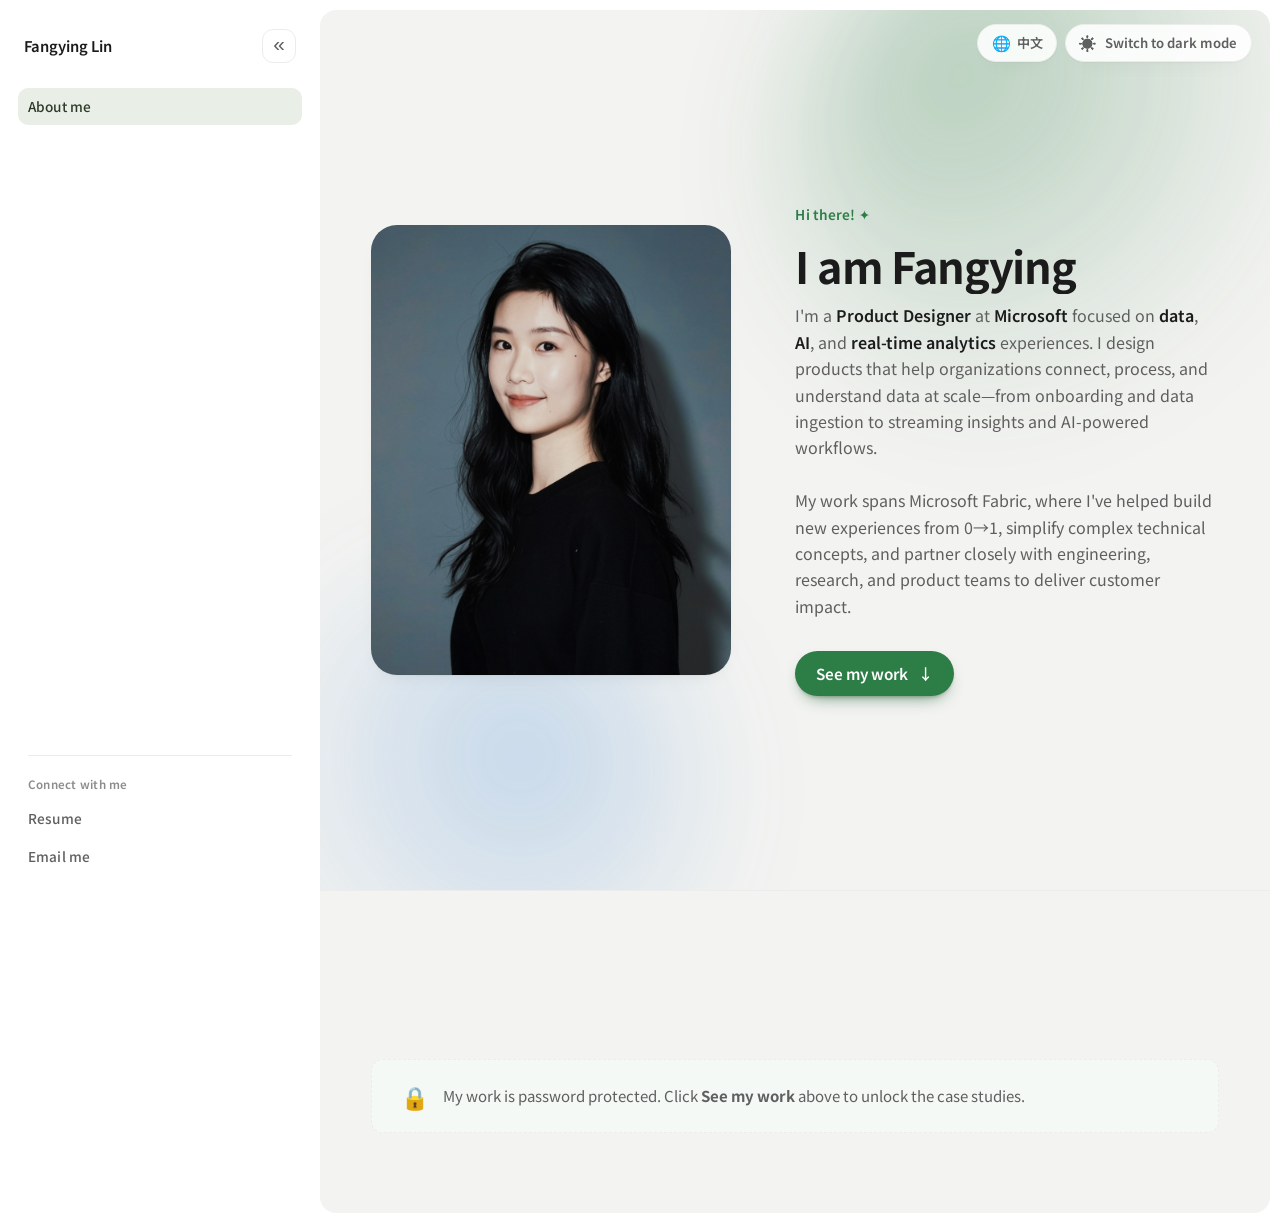
==== commit f95946ff: "add EN/CN update and make more changes" ====
--- a/index.html
+++ b/index.html
@@ -38,28 +38,7 @@
 </head>
 <body>
   <svg width="0" height="0" style="position:absolute" aria-hidden="true" focusable="false">
-    <symbol id="fabricLogo" viewBox="0 0 256 256">
-      <path fill-rule="evenodd" clip-rule="evenodd" d="M30.0801 168.53L26.9556 179.966C25.7912 183.624 24.1601 188.997 23.2801 193.779C22.0267 197.086 21.3423 200.673 21.3423 204.419C21.3423 219.868 33.0134 232.588 48.0178 234.25C52.2401 234.859 57.0178 234.828 62.3734 234.042L86.9778 230.646C93.1645 229.793 98.2445 225.326 99.8889 219.299L116.822 157.104L30.0801 168.53Z" fill="url(#fl_p0)"/>
-      <path d="M54.0786 171.476C28.1452 175.494 22.8208 195.063 22.8208 195.063L47.6564 103.809L177.43 86.2538L159.732 150.534C158.812 153.978 155.919 156.618 152.332 157.165L151.607 157.285L53.3497 171.6L54.0786 171.476Z" fill="url(#fl_p1)"/>
-      <path d="M54.0786 171.476C28.1452 175.494 22.8208 195.063 22.8208 195.063L47.6564 103.809L177.43 86.2538L159.732 150.534C158.812 153.978 155.919 156.618 152.332 157.165L151.607 157.285L53.3497 171.6L54.0786 171.476Z" fill="url(#fl_p2)" fill-opacity="0.8"/>
-      <path d="M68.7944 113.253L212.461 92.0311C215.879 91.5644 218.648 89.0622 219.519 85.7866L234.346 32.1289C234.55 31.4 234.657 30.6311 234.657 29.84C234.657 25.1422 230.852 21.3333 226.15 21.3333C225.786 21.3333 225.421 21.3555 225.07 21.4L87.9855 41.6578C73.0966 44.0489 61.0744 55.0311 57.1722 69.3555L37.4033 141.004C41.3722 126.511 43.8122 117.773 68.7944 113.253Z" fill="url(#fl_p3)"/>
-      <path d="M68.7944 113.253L212.461 92.0311C215.879 91.5644 218.648 89.0622 219.519 85.7867L234.346 32.1289C234.55 31.4 234.657 30.6311 234.657 29.84C234.657 25.1422 230.852 21.3333 226.15 21.3333C225.786 21.3333 225.421 21.3555 225.07 21.4L87.9855 41.6578C73.0966 44.0489 61.0744 55.0311 57.1722 69.3555L37.4033 141.004C41.3722 126.511 43.8122 117.773 68.7944 113.253Z" fill="url(#fl_p4)"/>
-      <path d="M68.7944 113.253L212.461 92.0311C215.879 91.5644 218.648 89.0622 219.519 85.7867L234.346 32.1289C234.55 31.4 234.657 30.6311 234.657 29.84C234.657 25.1422 230.852 21.3333 226.15 21.3333C225.786 21.3333 225.421 21.3555 225.07 21.4L87.9855 41.6578C73.0966 44.0489 61.0744 55.0311 57.1722 69.3555L37.4033 141.004C41.3722 126.511 43.8122 117.773 68.7944 113.253Z" fill="url(#fl_p5)" fill-opacity="0.4"/>
-      <path d="M68.7941 113.257C47.9897 117.022 42.8252 123.724 39.3852 134.226L22.8208 195.075C22.8208 195.075 28.1141 175.702 53.7319 171.559L151.612 157.302L152.336 157.182C155.923 156.635 158.816 153.99 159.736 150.55L174.296 97.6704L68.7941 113.257Z" fill="url(#fl_p6)"/>
-      <path d="M68.7941 113.257C47.9897 117.022 42.8252 123.724 39.3852 134.226L22.8208 195.075C22.8208 195.075 28.1141 175.702 53.7319 171.559L151.612 157.302L152.336 157.182C155.923 156.635 158.816 153.99 159.736 150.55L174.296 97.6704L68.7941 113.257Z" fill="url(#fl_p7)" fill-opacity="0.2"/>
-      <path fill-rule="evenodd" clip-rule="evenodd" d="M53.7334 171.56C32.0845 175.062 24.9734 189.4 23.2801 193.769C22.0267 197.084 21.3423 200.671 21.3423 204.418C21.3423 219.866 33.0134 232.586 48.0178 234.249C52.2401 234.858 57.0178 234.826 62.3734 234.04L86.9778 230.644C93.1645 229.791 98.2445 225.324 99.8889 219.298L115.324 162.591L53.7378 171.564L53.7334 171.56Z" fill="url(#fl_p8)"/>
-    </symbol>
-    <defs>
-      <linearGradient id="fl_p0" x1="69.0801" y1="234.673" x2="69.0801" y2="157.104" gradientUnits="userSpaceOnUse"><stop offset="0.056" stop-color="#2AAC94"/><stop offset="0.155" stop-color="#239C87"/><stop offset="0.372" stop-color="#177E71"/><stop offset="0.588" stop-color="#0E6961"/><stop offset="0.799" stop-color="#095D57"/><stop offset="1" stop-color="#085954"/></linearGradient>
-      <linearGradient id="fl_p1" x1="167.098" y1="178.388" x2="92.1941" y2="96.9205" gradientUnits="userSpaceOnUse"><stop offset="0.0417478" stop-color="#ABE88E"/><stop offset="0.548926" stop-color="#2AAA92"/><stop offset="0.906" stop-color="#117865"/></linearGradient>
-      <linearGradient id="fl_p2" x1="-16.9721" y1="174.428" x2="54.3093" y2="150.119" gradientUnits="userSpaceOnUse"><stop stop-color="#6AD6F9"/><stop offset="1" stop-color="#6AD6F9" stop-opacity="0"/></linearGradient>
-      <linearGradient id="fl_p3" x1="37.4033" y1="81.1689" x2="227.141" y2="81.1689" gradientUnits="userSpaceOnUse"><stop offset="0.043" stop-color="#25FFD4"/><stop offset="0.874" stop-color="#55DDB9"/></linearGradient>
-      <linearGradient id="fl_p4" x1="37.4033" y1="54.6488" x2="208.319" y2="134.014" gradientUnits="userSpaceOnUse"><stop stop-color="#6AD6F9"/><stop offset="0.229501" stop-color="#60E9D0"/><stop offset="0.650711" stop-color="#6DE9BB"/><stop offset="0.99354" stop-color="#ABE88E"/></linearGradient>
-      <linearGradient id="fl_p5" x1="53.2149" y1="69.5003" x2="146.152" y2="90.0555" gradientUnits="userSpaceOnUse"><stop stop-color="white" stop-opacity="0"/><stop offset="0.458511" stop-color="white"/><stop offset="1" stop-color="white" stop-opacity="0"/></linearGradient>
-      <linearGradient id="fl_p6" x1="84.0312" y1="149.117" x2="86.2272" y2="83.943" gradientUnits="userSpaceOnUse"><stop offset="0.204642" stop-color="#063D3B" stop-opacity="0"/><stop offset="0.58553" stop-color="#063D3B" stop-opacity="0.236587"/><stop offset="0.872285" stop-color="#063D3B" stop-opacity="0.75"/></linearGradient>
-      <linearGradient id="fl_p7" x1="14.9848" y1="142.636" x2="94.4055" y2="157.572" gradientUnits="userSpaceOnUse"><stop stop-color="white" stop-opacity="0"/><stop offset="0.458511" stop-color="white"/><stop offset="1" stop-color="white" stop-opacity="0"/></linearGradient>
-      <linearGradient id="fl_p8" x1="72.3556" y1="213.178" x2="56.8635" y2="137.409" gradientUnits="userSpaceOnUse"><stop offset="0.064" stop-color="#063D3B" stop-opacity="0"/><stop offset="0.17" stop-color="#063D3B" stop-opacity="0.135"/><stop offset="0.562" stop-color="#063D3B" stop-opacity="0.599"/><stop offset="0.85" stop-color="#063D3B" stop-opacity="0.9"/><stop offset="1" stop-color="#063D3B"/></linearGradient>
-    </defs>
+    <symbol id="fabricLogo" viewBox="0 0 16 16"><path d="M7.60421 0H0V7.60421H7.60421V0Z" fill="#F25022"/><path d="M16.0007 0H8.39648V7.60421H16.0007V0Z" fill="#7FBA00"/><path d="M7.60421 8.39551H0V15.9997H7.60421V8.39551Z" fill="#00A4EF"/><path d="M16.0007 8.39551H8.39648V15.9997H16.0007V8.39551Z" fill="#FFB900"/></symbol>
   </svg>
   <div class="app" data-nav-collapsed="false">
     <button class="theme-switch" type="button" aria-label="Toggle dark mode" aria-pressed="false">
@@ -97,7 +76,6 @@
         <p class="nav__group js-work-group">Microsoft Fabric</p>
         <a class="nav__item js-work-item" href="eventstream.html">Eventstream in Microsoft Fabric</a>
         <a class="nav__item js-work-item" href="business-events.html">Business Events in Microsoft Fabric</a>
-        <a class="nav__item js-work-item" href="get-data.html">Get data</a>
         <a class="nav__item js-work-item" href="custom-connector.html">Custom stream connector</a>
 
         <p class="nav__group js-work-group">Cornerstone Global Partner</p>
@@ -202,28 +180,6 @@
           </a>
         </article>
 
-        <!-- 3 · Get data -->
-        <article class="card reveal" id="get-data">
-          <a class="card__link" href="get-data.html">
-            <div class="card__top">
-              <span class="card__brand">
-                <span class="card__logo card__logo--fabric" aria-hidden="true"><svg class="card__logo-svg"><use href="#fabricLogo"/></svg></span>
-                Microsoft Fabric
-              </span>
-            </div>
-            <div class="card__media card__media--getdata" aria-hidden="true">
-              <span class="media-glyph">⤓</span>
-            </div>
-            <div class="card__foot">
-              <span class="card__name">Get data</span>
-            </div>
-            <p class="card__desc">
-              A guided wizard for connecting sources and landing data into
-              Fabric — fast, clear, and confident.
-            </p>
-          </a>
-        </article>
-
         <!-- 3 · Custom stream connector -->
         <article class="card reveal" id="custom-connector">
           <a class="card__link" href="custom-connector.html">
--- a/styles.css
+++ b/styles.css
@@ -283,6 +283,69 @@
 }
 
 /* ── Theme switch (sticky, top-right) ──────────────────────── */
+/* Grouped top-right controls (language + theme) */
+.top-controls {
+  position: fixed;
+  top: 1.5rem;
+  right: 1.75rem;
+  z-index: 45;
+  display: flex;
+  align-items: center;
+  gap: 0.5rem;
+}
+.top-controls .theme-switch {
+  position: static;
+  top: auto;
+  right: auto;
+}
+.lang-switch {
+  display: inline-flex;
+  align-items: center;
+  gap: 0.4rem;
+  height: 38px;
+  padding: 0 0.85rem;
+  -webkit-appearance: none;
+  appearance: none;
+  border: 1px solid var(--line);
+  border-radius: 999px;
+  background: color-mix(in srgb, var(--card) 88%, transparent);
+  backdrop-filter: saturate(160%) blur(10px);
+  color: var(--ink-mid);
+  font-family: inherit;
+  font-size: 0.82rem;
+  font-weight: 600;
+  line-height: 1;
+  cursor: pointer;
+  box-shadow: var(--shadow-card);
+  transition: background 0.18s var(--ease), border-color 0.18s var(--ease),
+    color 0.18s var(--ease), transform 0.18s var(--ease);
+}
+.lang-switch:hover {
+  color: var(--ink);
+  border-color: color-mix(in srgb, var(--accent) 40%, var(--line));
+  transform: translateY(-1px);
+}
+.lang-switch:focus-visible {
+  outline: 2px solid var(--accent);
+  outline-offset: 2px;
+}
+.lang-switch__icon { font-size: 0.95rem; line-height: 1; }
+
+/* AI-translation warning shown at the top of detail pages in Chinese mode */
+.ai-translation-warning {
+  display: flex;
+  align-items: center;
+  gap: 0.5rem;
+  margin: 0 0 1.6rem;
+  padding: 0.7rem 1rem;
+  border: 1px solid color-mix(in srgb, #e0a13a 55%, var(--line));
+  background: color-mix(in srgb, #e0a13a 13%, var(--card));
+  color: var(--ink);
+  border-radius: 10px;
+  font-size: 0.9rem;
+  line-height: 1.5;
+}
+
 .theme-switch {
   position: fixed;
   top: 1.5rem;
@@ -2691,6 +2754,66 @@
 }
 .proj-compare td { color: var(--ink-mid); }
 .proj-compare-takeaway { padding-top: 2.8rem; }
+
+/* Comparison table reflows into stacked labeled cards on phones so it never
+   forces horizontal page scroll. */
+@media (max-width: 560px) {
+  .proj-compare {
+    border: none;
+    background: none;
+    border-radius: 0;
+    overflow: visible;
+    font-size: 0.9rem;
+  }
+  /* Visually hide the header row (labels come from data-label instead). */
+  .proj-compare thead {
+    position: absolute;
+    width: 1px;
+    height: 1px;
+    padding: 0;
+    margin: -1px;
+    overflow: hidden;
+    clip: rect(0 0 0 0);
+    border: 0;
+  }
+  .proj-compare,
+  .proj-compare tbody,
+  .proj-compare tr,
+  .proj-compare th,
+  .proj-compare td {
+    display: block;
+    width: 100%;
+  }
+  .proj-compare tr {
+    border: 1px solid var(--line);
+    border-radius: 12px;
+    background: var(--card);
+    margin-bottom: 1rem;
+    overflow: hidden;
+  }
+  .proj-compare tbody th {
+    white-space: normal;
+    background: color-mix(in srgb, var(--accent) 6%, var(--card));
+    border-bottom: 1px solid var(--line);
+    font-size: 1rem;
+  }
+  .proj-compare td {
+    border-bottom: 1px solid var(--line);
+  }
+  .proj-compare tr td:last-child {
+    border-bottom: none;
+  }
+  .proj-compare td::before {
+    content: attr(data-label);
+    display: block;
+    margin-bottom: 0.25rem;
+    font-weight: 700;
+    font-size: 0.72rem;
+    letter-spacing: 0.04em;
+    text-transform: uppercase;
+    color: var(--accent);
+  }
+}
 
 /* Editorial note */
 .proj-note {
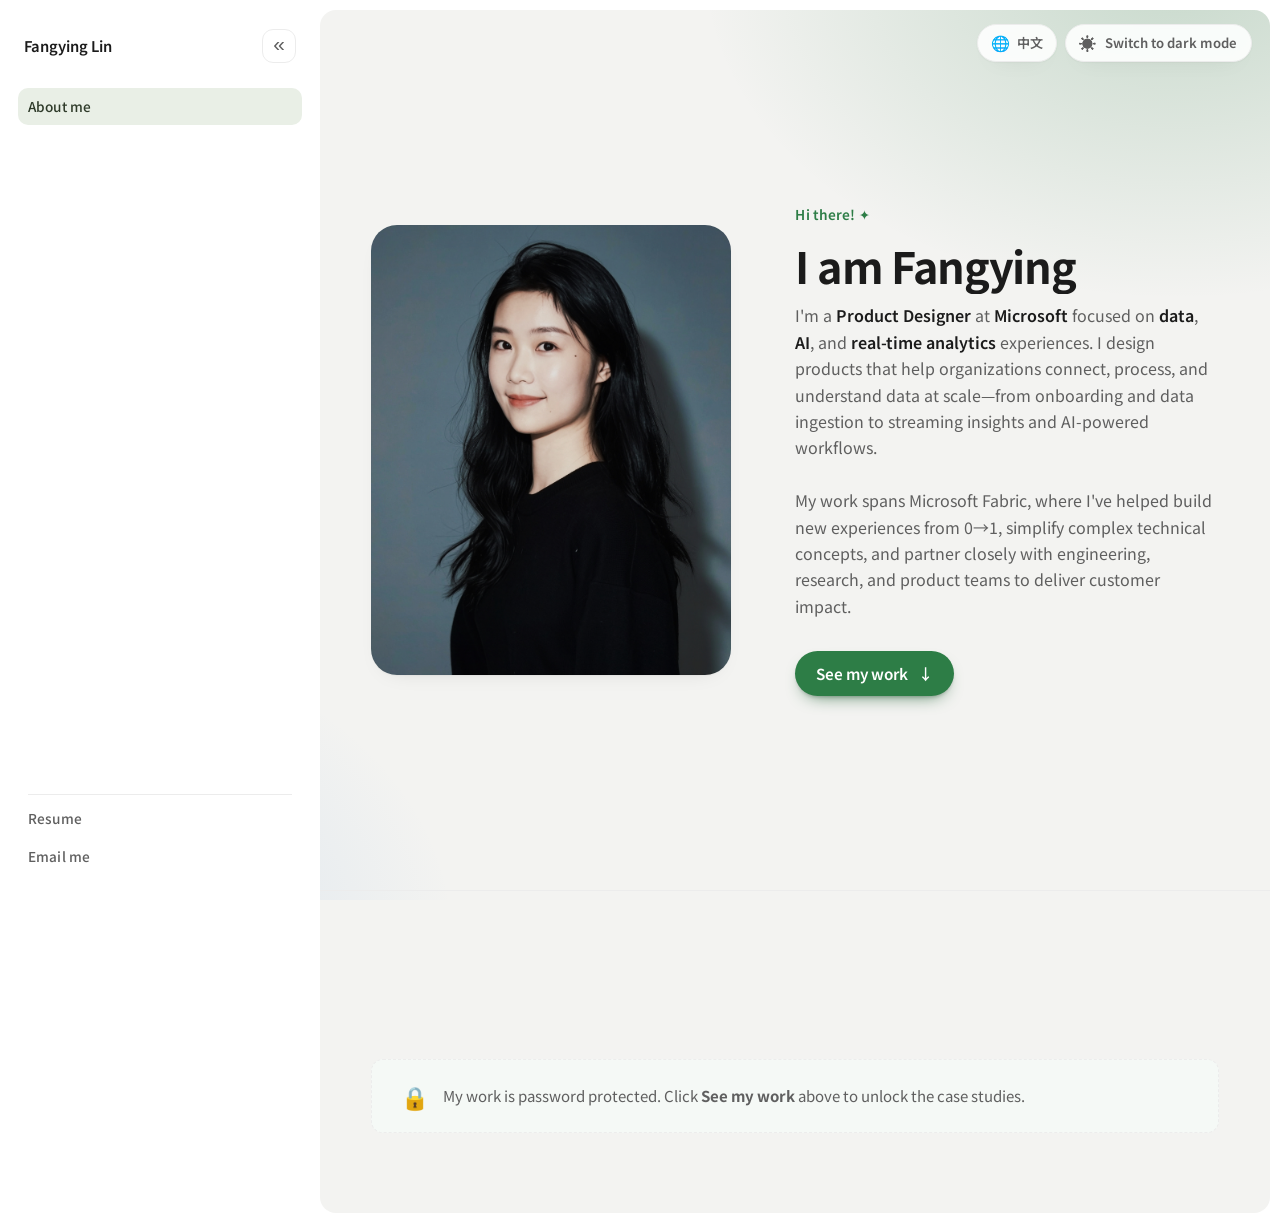
==== commit 597b3483: "update" ====
--- a/index.html
+++ b/index.html
@@ -82,7 +82,6 @@
         <a class="nav__item js-work-item" href="top20talent.html">Top20Talent Portal</a>
 
         <hr class="nav__divider" aria-hidden="true" />
-        <p class="nav__group">Connect with me</p>
         <a class="nav__item" href="#">Resume</a>
         <a class="nav__item" href="mailto:deniselin0114@gmail.com">Email me</a>
       </nav>
--- a/styles.css
+++ b/styles.css
@@ -333,6 +333,8 @@
 
 /* AI-translation warning shown at the top of detail pages in Chinese mode */
 .ai-translation-warning {
+  position: relative;
+  z-index: 4;
   display: flex;
   align-items: center;
   gap: 0.5rem;
@@ -571,11 +573,41 @@
 
 /* ── Main panel ────────────────────────────────────────────── */
 .panel {
-  background: var(--panel);
+  background:
+    radial-gradient(
+      62vw 62vh at 92% -4%,
+      color-mix(in srgb, var(--accent) 22%, transparent),
+      transparent 60%
+    ),
+    radial-gradient(
+      56vw 58vh at 2% 104%,
+      color-mix(in srgb, #4a90d9 18%, transparent),
+      transparent 60%
+    ),
+    var(--panel);
+  /* Anchor the aurora to the viewport so the background never scrolls — the
+     content scrolls over one continuous, seam-free wash. */
+  background-attachment: fixed, fixed, scroll;
   margin: 0.6rem 0.6rem 0.6rem 0;
   border-radius: 16px;
   padding: clamp(2rem, 5vw, 4rem) clamp(1.5rem, 4vw, 3.5rem);
   overflow: hidden;
+}
+
+[data-theme="dark"] .panel {
+  background:
+    radial-gradient(
+      62vw 62vh at 92% -4%,
+      color-mix(in srgb, var(--accent) 26%, transparent),
+      transparent 60%
+    ),
+    radial-gradient(
+      56vw 58vh at 2% 104%,
+      color-mix(in srgb, #4a90d9 22%, transparent),
+      transparent 60%
+    ),
+    var(--panel);
+  background-attachment: fixed, fixed, scroll;
 }
 
 /* ── Full-screen intro ─────────────────────────────────────── */
@@ -597,6 +629,9 @@
 .intro::before,
 .intro::after {
   content: "";
+  /* The uniform, viewport-fixed panel aurora now covers the whole page, so the
+     intro-only blobs are disabled to avoid a brighter top region (the seam). */
+  display: none;
   position: absolute;
   z-index: -1;
   border-radius: 50%;
@@ -1013,8 +1048,12 @@
 }
 
 .card__link:hover {
-  box-shadow: 0 12px 26px -20px rgba(0, 0, 0, 0.4);
-  border-color: color-mix(in srgb, var(--accent) 30%, var(--line));
+  transform: translateY(-6px);
+  box-shadow: 0 18px 40px -22px rgba(0, 0, 0, 0.45);
+  border-color: color-mix(in srgb, var(--accent) 42%, var(--line));
+}
+@media (prefers-reduced-motion: reduce) {
+  .card__link:hover { transform: none; }
 }
 
 /* Cursor-following spotlight glow */
@@ -1131,23 +1170,21 @@
   height: 100%;
   object-fit: cover;
   object-position: top left;
-  filter: blur(2.5px) saturate(1.04);
-  transform: scale(1.02);
-  transition: filter 0.45s var(--ease), transform 0.45s var(--ease);
-}
-.card__link:hover .es-shot,
-.proj-banner.card__media--shot:hover .es-shot {
-  filter: blur(0);
   transform: scale(1);
-}
-/* Detail-page banner is always sharp — the blur/hover-to-reveal is a
-   home-page-tile-only effect. */
+  transition: transform 0.5s var(--ease);
+}
+/* Gentle zoom-in on hover — the frame clips it via overflow:hidden. */
+.card__link:hover .es-shot {
+  transform: scale(1.06);
+}
+/* Detail-page banner stays static (no zoom). */
 .proj-banner.card__media--shot .es-shot {
-  filter: none;
   transform: none;
 }
 @media (prefers-reduced-motion: reduce) {
-  .es-shot {
+  .es-shot,
+  .card__link:hover .es-shot {
+    transform: none;
     transition: none;
   }
 }
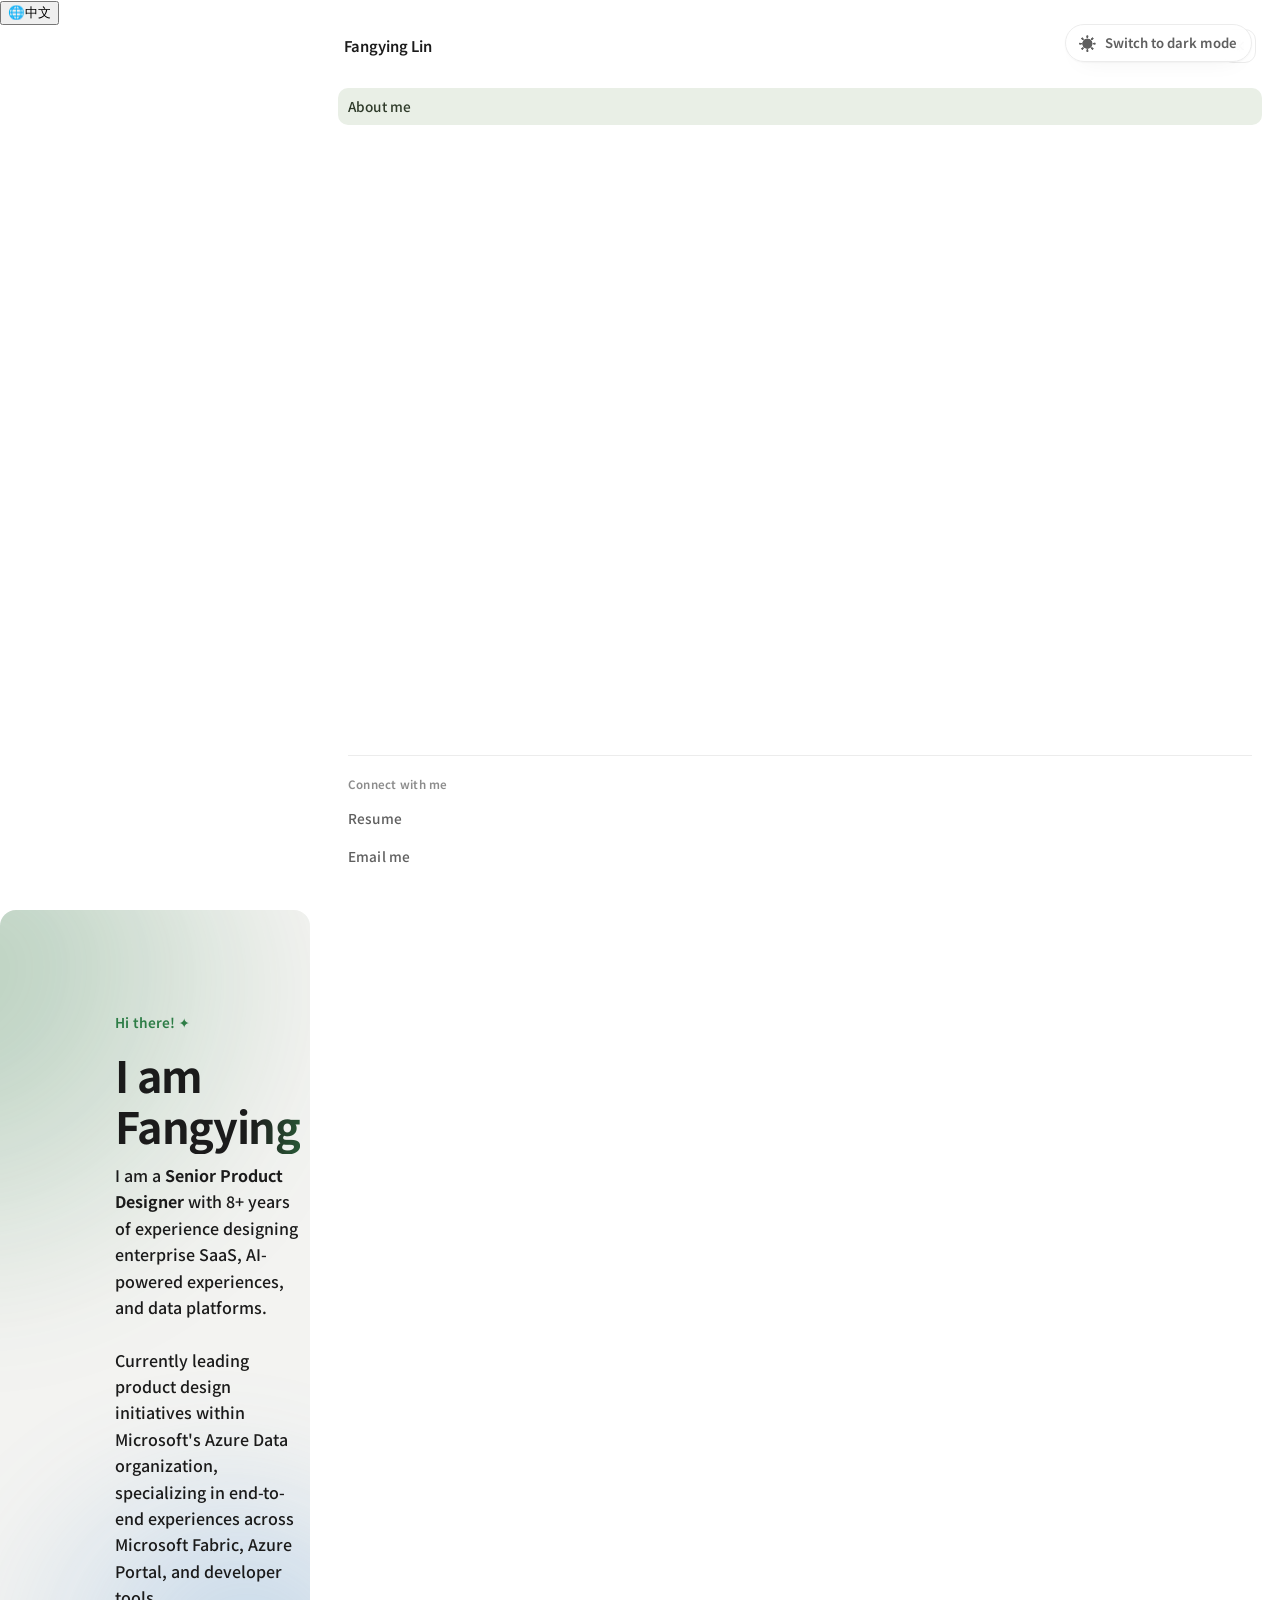
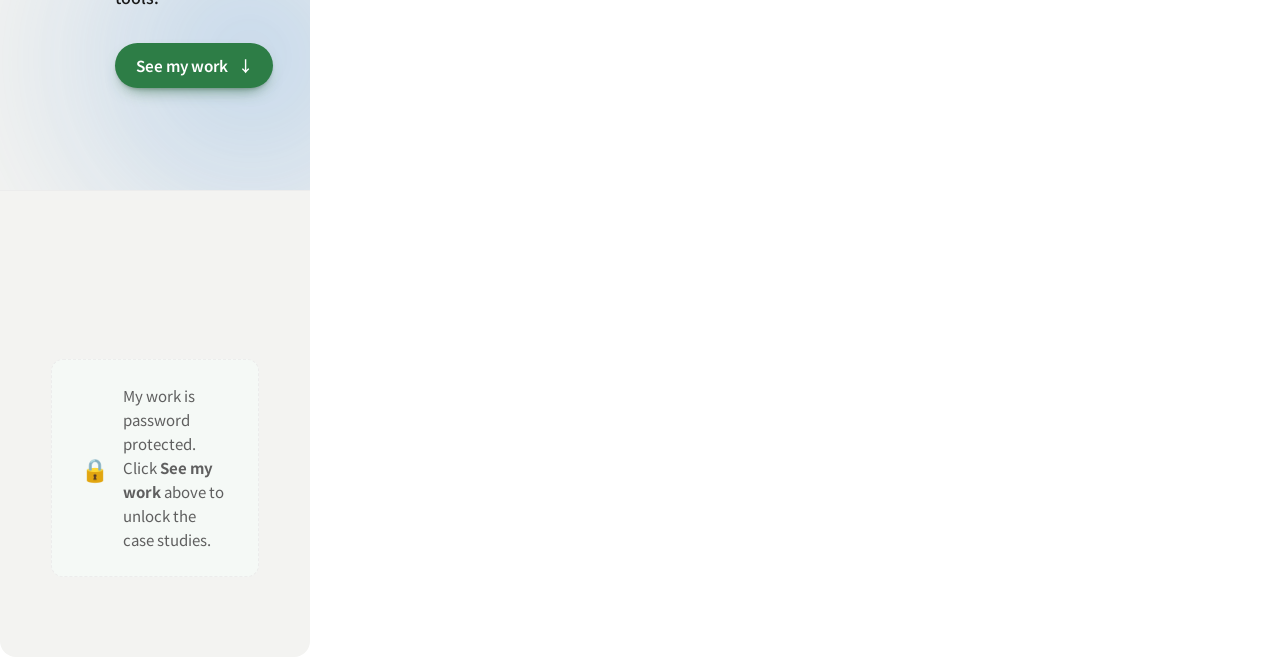
==== commit 24f103c5: "update summary" ====
--- a/index.html
+++ b/index.html
@@ -38,7 +38,28 @@
 </head>
 <body>
   <svg width="0" height="0" style="position:absolute" aria-hidden="true" focusable="false">
-    <symbol id="fabricLogo" viewBox="0 0 16 16"><path d="M7.60421 0H0V7.60421H7.60421V0Z" fill="#F25022"/><path d="M16.0007 0H8.39648V7.60421H16.0007V0Z" fill="#7FBA00"/><path d="M7.60421 8.39551H0V15.9997H7.60421V8.39551Z" fill="#00A4EF"/><path d="M16.0007 8.39551H8.39648V15.9997H16.0007V8.39551Z" fill="#FFB900"/></symbol>
+    <symbol id="fabricLogo" viewBox="0 0 256 256">
+      <path fill-rule="evenodd" clip-rule="evenodd" d="M30.0801 168.53L26.9556 179.966C25.7912 183.624 24.1601 188.997 23.2801 193.779C22.0267 197.086 21.3423 200.673 21.3423 204.419C21.3423 219.868 33.0134 232.588 48.0178 234.25C52.2401 234.859 57.0178 234.828 62.3734 234.042L86.9778 230.646C93.1645 229.793 98.2445 225.326 99.8889 219.299L116.822 157.104L30.0801 168.53Z" fill="url(#fl_p0)"/>
+      <path d="M54.0786 171.476C28.1452 175.494 22.8208 195.063 22.8208 195.063L47.6564 103.809L177.43 86.2538L159.732 150.534C158.812 153.978 155.919 156.618 152.332 157.165L151.607 157.285L53.3497 171.6L54.0786 171.476Z" fill="url(#fl_p1)"/>
+      <path d="M54.0786 171.476C28.1452 175.494 22.8208 195.063 22.8208 195.063L47.6564 103.809L177.43 86.2538L159.732 150.534C158.812 153.978 155.919 156.618 152.332 157.165L151.607 157.285L53.3497 171.6L54.0786 171.476Z" fill="url(#fl_p2)" fill-opacity="0.8"/>
+      <path d="M68.7944 113.253L212.461 92.0311C215.879 91.5644 218.648 89.0622 219.519 85.7866L234.346 32.1289C234.55 31.4 234.657 30.6311 234.657 29.84C234.657 25.1422 230.852 21.3333 226.15 21.3333C225.786 21.3333 225.421 21.3555 225.07 21.4L87.9855 41.6578C73.0966 44.0489 61.0744 55.0311 57.1722 69.3555L37.4033 141.004C41.3722 126.511 43.8122 117.773 68.7944 113.253Z" fill="url(#fl_p3)"/>
+      <path d="M68.7944 113.253L212.461 92.0311C215.879 91.5644 218.648 89.0622 219.519 85.7867L234.346 32.1289C234.55 31.4 234.657 30.6311 234.657 29.84C234.657 25.1422 230.852 21.3333 226.15 21.3333C225.786 21.3333 225.421 21.3555 225.07 21.4L87.9855 41.6578C73.0966 44.0489 61.0744 55.0311 57.1722 69.3555L37.4033 141.004C41.3722 126.511 43.8122 117.773 68.7944 113.253Z" fill="url(#fl_p4)"/>
+      <path d="M68.7944 113.253L212.461 92.0311C215.879 91.5644 218.648 89.0622 219.519 85.7867L234.346 32.1289C234.55 31.4 234.657 30.6311 234.657 29.84C234.657 25.1422 230.852 21.3333 226.15 21.3333C225.786 21.3333 225.421 21.3555 225.07 21.4L87.9855 41.6578C73.0966 44.0489 61.0744 55.0311 57.1722 69.3555L37.4033 141.004C41.3722 126.511 43.8122 117.773 68.7944 113.253Z" fill="url(#fl_p5)" fill-opacity="0.4"/>
+      <path d="M68.7941 113.257C47.9897 117.022 42.8252 123.724 39.3852 134.226L22.8208 195.075C22.8208 195.075 28.1141 175.702 53.7319 171.559L151.612 157.302L152.336 157.182C155.923 156.635 158.816 153.99 159.736 150.55L174.296 97.6704L68.7941 113.257Z" fill="url(#fl_p6)"/>
+      <path d="M68.7941 113.257C47.9897 117.022 42.8252 123.724 39.3852 134.226L22.8208 195.075C22.8208 195.075 28.1141 175.702 53.7319 171.559L151.612 157.302L152.336 157.182C155.923 156.635 158.816 153.99 159.736 150.55L174.296 97.6704L68.7941 113.257Z" fill="url(#fl_p7)" fill-opacity="0.2"/>
+      <path fill-rule="evenodd" clip-rule="evenodd" d="M53.7334 171.56C32.0845 175.062 24.9734 189.4 23.2801 193.769C22.0267 197.084 21.3423 200.671 21.3423 204.418C21.3423 219.866 33.0134 232.586 48.0178 234.249C52.2401 234.858 57.0178 234.826 62.3734 234.04L86.9778 230.644C93.1645 229.791 98.2445 225.324 99.8889 219.298L115.324 162.591L53.7378 171.564L53.7334 171.56Z" fill="url(#fl_p8)"/>
+    </symbol>
+    <defs>
+      <linearGradient id="fl_p0" x1="69.0801" y1="234.673" x2="69.0801" y2="157.104" gradientUnits="userSpaceOnUse"><stop offset="0.056" stop-color="#2AAC94"/><stop offset="0.155" stop-color="#239C87"/><stop offset="0.372" stop-color="#177E71"/><stop offset="0.588" stop-color="#0E6961"/><stop offset="0.799" stop-color="#095D57"/><stop offset="1" stop-color="#085954"/></linearGradient>
+      <linearGradient id="fl_p1" x1="167.098" y1="178.388" x2="92.1941" y2="96.9205" gradientUnits="userSpaceOnUse"><stop offset="0.0417478" stop-color="#ABE88E"/><stop offset="0.548926" stop-color="#2AAA92"/><stop offset="0.906" stop-color="#117865"/></linearGradient>
+      <linearGradient id="fl_p2" x1="-16.9721" y1="174.428" x2="54.3093" y2="150.119" gradientUnits="userSpaceOnUse"><stop stop-color="#6AD6F9"/><stop offset="1" stop-color="#6AD6F9" stop-opacity="0"/></linearGradient>
+      <linearGradient id="fl_p3" x1="37.4033" y1="81.1689" x2="227.141" y2="81.1689" gradientUnits="userSpaceOnUse"><stop offset="0.043" stop-color="#25FFD4"/><stop offset="0.874" stop-color="#55DDB9"/></linearGradient>
+      <linearGradient id="fl_p4" x1="37.4033" y1="54.6488" x2="208.319" y2="134.014" gradientUnits="userSpaceOnUse"><stop stop-color="#6AD6F9"/><stop offset="0.229501" stop-color="#60E9D0"/><stop offset="0.650711" stop-color="#6DE9BB"/><stop offset="0.99354" stop-color="#ABE88E"/></linearGradient>
+      <linearGradient id="fl_p5" x1="53.2149" y1="69.5003" x2="146.152" y2="90.0555" gradientUnits="userSpaceOnUse"><stop stop-color="white" stop-opacity="0"/><stop offset="0.458511" stop-color="white"/><stop offset="1" stop-color="white" stop-opacity="0"/></linearGradient>
+      <linearGradient id="fl_p6" x1="84.0312" y1="149.117" x2="86.2272" y2="83.943" gradientUnits="userSpaceOnUse"><stop offset="0.204642" stop-color="#063D3B" stop-opacity="0"/><stop offset="0.58553" stop-color="#063D3B" stop-opacity="0.236587"/><stop offset="0.872285" stop-color="#063D3B" stop-opacity="0.75"/></linearGradient>
+      <linearGradient id="fl_p7" x1="14.9848" y1="142.636" x2="94.4055" y2="157.572" gradientUnits="userSpaceOnUse"><stop stop-color="white" stop-opacity="0"/><stop offset="0.458511" stop-color="white"/><stop offset="1" stop-color="white" stop-opacity="0"/></linearGradient>
+      <linearGradient id="fl_p8" x1="72.3556" y1="213.178" x2="56.8635" y2="137.409" gradientUnits="userSpaceOnUse"><stop offset="0.064" stop-color="#063D3B" stop-opacity="0"/><stop offset="0.17" stop-color="#063D3B" stop-opacity="0.135"/><stop offset="0.562" stop-color="#063D3B" stop-opacity="0.599"/><stop offset="0.85" stop-color="#063D3B" stop-opacity="0.9"/><stop offset="1" stop-color="#063D3B"/></linearGradient>
+    </defs>
   </svg>
   <div class="app" data-nav-collapsed="false">
     <button class="theme-switch" type="button" aria-label="Toggle dark mode" aria-pressed="false">
@@ -76,12 +97,14 @@
         <p class="nav__group js-work-group">Microsoft Fabric</p>
         <a class="nav__item js-work-item" href="eventstream.html">Eventstream in Microsoft Fabric</a>
         <a class="nav__item js-work-item" href="business-events.html">Business Events in Microsoft Fabric</a>
+        <a class="nav__item js-work-item" href="get-data.html">Get data</a>
         <a class="nav__item js-work-item" href="custom-connector.html">Custom stream connector</a>
 
         <p class="nav__group js-work-group">Cornerstone Global Partner</p>
         <a class="nav__item js-work-item" href="top20talent.html">Top20Talent Portal</a>
 
         <hr class="nav__divider" aria-hidden="true" />
+        <p class="nav__group">Connect with me</p>
         <a class="nav__item" href="#">Resume</a>
         <a class="nav__item" href="mailto:deniselin0114@gmail.com">Email me</a>
       </nav>
@@ -106,17 +129,9 @@
           <p class="intro__eyebrow">Hi there! ✦</p>
           <h1 class="intro__title">I am Fangying</h1>
           <p class="intro__lede">
-            I'm a <strong>Product Designer</strong> at
-            <strong>Microsoft</strong> focused on <strong>data</strong>,
-            <strong>AI</strong>, and <strong>real-time analytics</strong>
-            experiences. I design products that help organizations connect,
-            process, and understand data at scale—from onboarding and data
-            ingestion to streaming insights and AI-powered workflows.
+            I am a <strong>Senior Product Designer</strong> with 8+ years of experience designing enterprise SaaS, AI-powered experiences, and data platforms.
             <br /><br />
-            My work spans Microsoft Fabric, where I've helped build new
-            experiences from 0→1, simplify complex technical concepts, and
-            partner closely with engineering, research, and product teams to
-            deliver customer impact.
+            Currently leading product design initiatives within Microsoft's Azure Data organization, specializing in end-to-end experiences across Microsoft Fabric, Azure Portal, and developer tools.
           </p>
           <a class="intro__scroll" href="#work">
             <span>See my work</span>
@@ -175,6 +190,28 @@
             <p class="card__desc">
               Turn raw streams into meaningful, business-critical signals —
               define, explore, and act on events with AI-assisted authoring.
+            </p>
+          </a>
+        </article>
+
+        <!-- 3 · Get data -->
+        <article class="card reveal" id="get-data">
+          <a class="card__link" href="get-data.html">
+            <div class="card__top">
+              <span class="card__brand">
+                <span class="card__logo card__logo--fabric" aria-hidden="true"><svg class="card__logo-svg"><use href="#fabricLogo"/></svg></span>
+                Microsoft Fabric
+              </span>
+            </div>
+            <div class="card__media card__media--getdata" aria-hidden="true">
+              <span class="media-glyph">⤓</span>
+            </div>
+            <div class="card__foot">
+              <span class="card__name">Get data</span>
+            </div>
+            <p class="card__desc">
+              A guided wizard for connecting sources and landing data into
+              Fabric — fast, clear, and confident.
             </p>
           </a>
         </article>
--- a/styles.css
+++ b/styles.css
@@ -283,71 +283,6 @@
 }
 
 /* ── Theme switch (sticky, top-right) ──────────────────────── */
-/* Grouped top-right controls (language + theme) */
-.top-controls {
-  position: fixed;
-  top: 1.5rem;
-  right: 1.75rem;
-  z-index: 45;
-  display: flex;
-  align-items: center;
-  gap: 0.5rem;
-}
-.top-controls .theme-switch {
-  position: static;
-  top: auto;
-  right: auto;
-}
-.lang-switch {
-  display: inline-flex;
-  align-items: center;
-  gap: 0.4rem;
-  height: 38px;
-  padding: 0 0.85rem;
-  -webkit-appearance: none;
-  appearance: none;
-  border: 1px solid var(--line);
-  border-radius: 999px;
-  background: color-mix(in srgb, var(--card) 88%, transparent);
-  backdrop-filter: saturate(160%) blur(10px);
-  color: var(--ink-mid);
-  font-family: inherit;
-  font-size: 0.82rem;
-  font-weight: 600;
-  line-height: 1;
-  cursor: pointer;
-  box-shadow: var(--shadow-card);
-  transition: background 0.18s var(--ease), border-color 0.18s var(--ease),
-    color 0.18s var(--ease), transform 0.18s var(--ease);
-}
-.lang-switch:hover {
-  color: var(--ink);
-  border-color: color-mix(in srgb, var(--accent) 40%, var(--line));
-  transform: translateY(-1px);
-}
-.lang-switch:focus-visible {
-  outline: 2px solid var(--accent);
-  outline-offset: 2px;
-}
-.lang-switch__icon { font-size: 0.95rem; line-height: 1; }
-
-/* AI-translation warning shown at the top of detail pages in Chinese mode */
-.ai-translation-warning {
-  position: relative;
-  z-index: 4;
-  display: flex;
-  align-items: center;
-  gap: 0.5rem;
-  margin: 0 0 1.6rem;
-  padding: 0.7rem 1rem;
-  border: 1px solid color-mix(in srgb, #e0a13a 55%, var(--line));
-  background: color-mix(in srgb, #e0a13a 13%, var(--card));
-  color: var(--ink);
-  border-radius: 10px;
-  font-size: 0.9rem;
-  line-height: 1.5;
-}
-
 .theme-switch {
   position: fixed;
   top: 1.5rem;
@@ -573,41 +508,11 @@
 
 /* ── Main panel ────────────────────────────────────────────── */
 .panel {
-  background:
-    radial-gradient(
-      62vw 62vh at 92% -4%,
-      color-mix(in srgb, var(--accent) 22%, transparent),
-      transparent 60%
-    ),
-    radial-gradient(
-      56vw 58vh at 2% 104%,
-      color-mix(in srgb, #4a90d9 18%, transparent),
-      transparent 60%
-    ),
-    var(--panel);
-  /* Anchor the aurora to the viewport so the background never scrolls — the
-     content scrolls over one continuous, seam-free wash. */
-  background-attachment: fixed, fixed, scroll;
+  background: var(--panel);
   margin: 0.6rem 0.6rem 0.6rem 0;
   border-radius: 16px;
   padding: clamp(2rem, 5vw, 4rem) clamp(1.5rem, 4vw, 3.5rem);
   overflow: hidden;
-}
-
-[data-theme="dark"] .panel {
-  background:
-    radial-gradient(
-      62vw 62vh at 92% -4%,
-      color-mix(in srgb, var(--accent) 26%, transparent),
-      transparent 60%
-    ),
-    radial-gradient(
-      56vw 58vh at 2% 104%,
-      color-mix(in srgb, #4a90d9 22%, transparent),
-      transparent 60%
-    ),
-    var(--panel);
-  background-attachment: fixed, fixed, scroll;
 }
 
 /* ── Full-screen intro ─────────────────────────────────────── */
@@ -629,9 +534,6 @@
 .intro::before,
 .intro::after {
   content: "";
-  /* The uniform, viewport-fixed panel aurora now covers the whole page, so the
-     intro-only blobs are disabled to avoid a brighter top region (the seam). */
-  display: none;
   position: absolute;
   z-index: -1;
   border-radius: 50%;
@@ -869,12 +771,13 @@
   max-width: 58ch;
   font-size: clamp(0.9rem, 1.25vw, 1.02rem);
   line-height: 1.65;
-  color: var(--ink-mid);
+  color: var(--ink);
+  font-weight: 500;
 }
 
 .intro__lede strong {
   color: var(--ink);
-  font-weight: 600;
+  font-weight: 700;
 }
 
 .intro__scroll {
@@ -1048,12 +951,8 @@
 }
 
 .card__link:hover {
-  transform: translateY(-6px);
-  box-shadow: 0 18px 40px -22px rgba(0, 0, 0, 0.45);
-  border-color: color-mix(in srgb, var(--accent) 42%, var(--line));
-}
-@media (prefers-reduced-motion: reduce) {
-  .card__link:hover { transform: none; }
+  box-shadow: 0 12px 26px -20px rgba(0, 0, 0, 0.4);
+  border-color: color-mix(in srgb, var(--accent) 30%, var(--line));
 }
 
 /* Cursor-following spotlight glow */
@@ -1170,21 +1069,23 @@
   height: 100%;
   object-fit: cover;
   object-position: top left;
+  filter: blur(2.5px) saturate(1.04);
+  transform: scale(1.02);
+  transition: filter 0.45s var(--ease), transform 0.45s var(--ease);
+}
+.card__link:hover .es-shot,
+.proj-banner.card__media--shot:hover .es-shot {
+  filter: blur(0);
   transform: scale(1);
-  transition: transform 0.5s var(--ease);
-}
-/* Gentle zoom-in on hover — the frame clips it via overflow:hidden. */
-.card__link:hover .es-shot {
-  transform: scale(1.06);
-}
-/* Detail-page banner stays static (no zoom). */
+}
+/* Detail-page banner is always sharp — the blur/hover-to-reveal is a
+   home-page-tile-only effect. */
 .proj-banner.card__media--shot .es-shot {
+  filter: none;
   transform: none;
 }
 @media (prefers-reduced-motion: reduce) {
-  .es-shot,
-  .card__link:hover .es-shot {
-    transform: none;
+  .es-shot {
     transition: none;
   }
 }
@@ -2792,66 +2693,6 @@
 .proj-compare td { color: var(--ink-mid); }
 .proj-compare-takeaway { padding-top: 2.8rem; }
 
-/* Comparison table reflows into stacked labeled cards on phones so it never
-   forces horizontal page scroll. */
-@media (max-width: 560px) {
-  .proj-compare {
-    border: none;
-    background: none;
-    border-radius: 0;
-    overflow: visible;
-    font-size: 0.9rem;
-  }
-  /* Visually hide the header row (labels come from data-label instead). */
-  .proj-compare thead {
-    position: absolute;
-    width: 1px;
-    height: 1px;
-    padding: 0;
-    margin: -1px;
-    overflow: hidden;
-    clip: rect(0 0 0 0);
-    border: 0;
-  }
-  .proj-compare,
-  .proj-compare tbody,
-  .proj-compare tr,
-  .proj-compare th,
-  .proj-compare td {
-    display: block;
-    width: 100%;
-  }
-  .proj-compare tr {
-    border: 1px solid var(--line);
-    border-radius: 12px;
-    background: var(--card);
-    margin-bottom: 1rem;
-    overflow: hidden;
-  }
-  .proj-compare tbody th {
-    white-space: normal;
-    background: color-mix(in srgb, var(--accent) 6%, var(--card));
-    border-bottom: 1px solid var(--line);
-    font-size: 1rem;
-  }
-  .proj-compare td {
-    border-bottom: 1px solid var(--line);
-  }
-  .proj-compare tr td:last-child {
-    border-bottom: none;
-  }
-  .proj-compare td::before {
-    content: attr(data-label);
-    display: block;
-    margin-bottom: 0.25rem;
-    font-weight: 700;
-    font-size: 0.72rem;
-    letter-spacing: 0.04em;
-    text-transform: uppercase;
-    color: var(--accent);
-  }
-}
-
 /* Editorial note */
 .proj-note {
   margin: 1rem 0 0;
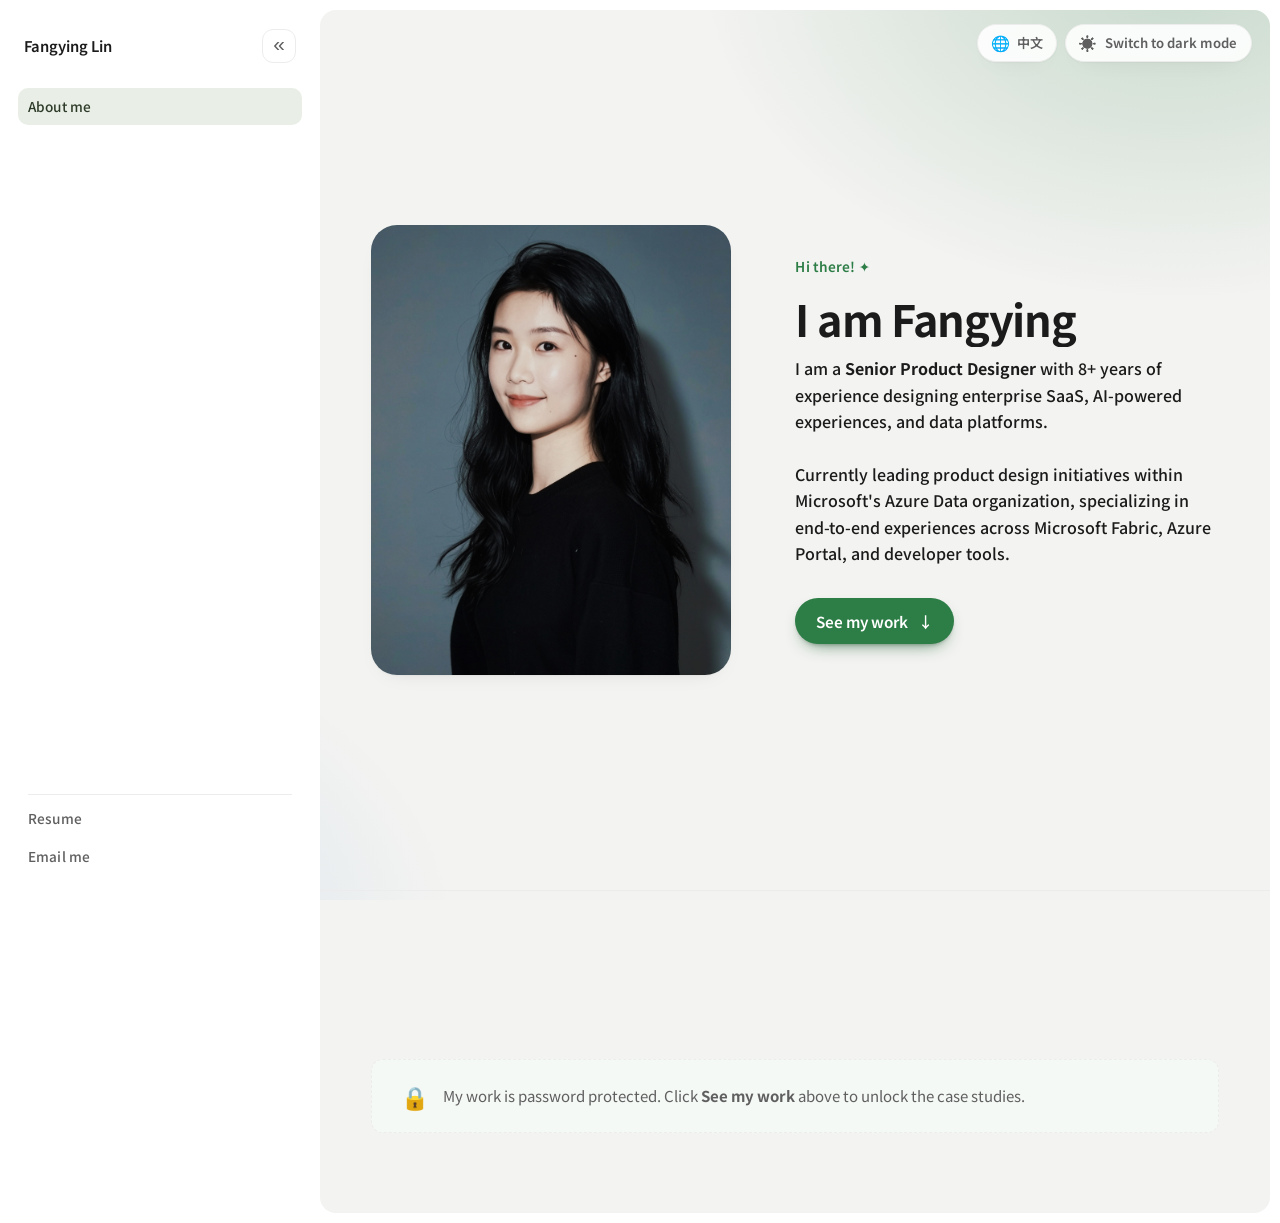
==== commit da19d90c: "Merge branch 'main' of https://github.com/deniselin0114-svg/fangying-portfolio" ====
--- a/index.html
+++ b/index.html
@@ -38,28 +38,7 @@
 </head>
 <body>
   <svg width="0" height="0" style="position:absolute" aria-hidden="true" focusable="false">
-    <symbol id="fabricLogo" viewBox="0 0 256 256">
-      <path fill-rule="evenodd" clip-rule="evenodd" d="M30.0801 168.53L26.9556 179.966C25.7912 183.624 24.1601 188.997 23.2801 193.779C22.0267 197.086 21.3423 200.673 21.3423 204.419C21.3423 219.868 33.0134 232.588 48.0178 234.25C52.2401 234.859 57.0178 234.828 62.3734 234.042L86.9778 230.646C93.1645 229.793 98.2445 225.326 99.8889 219.299L116.822 157.104L30.0801 168.53Z" fill="url(#fl_p0)"/>
-      <path d="M54.0786 171.476C28.1452 175.494 22.8208 195.063 22.8208 195.063L47.6564 103.809L177.43 86.2538L159.732 150.534C158.812 153.978 155.919 156.618 152.332 157.165L151.607 157.285L53.3497 171.6L54.0786 171.476Z" fill="url(#fl_p1)"/>
-      <path d="M54.0786 171.476C28.1452 175.494 22.8208 195.063 22.8208 195.063L47.6564 103.809L177.43 86.2538L159.732 150.534C158.812 153.978 155.919 156.618 152.332 157.165L151.607 157.285L53.3497 171.6L54.0786 171.476Z" fill="url(#fl_p2)" fill-opacity="0.8"/>
-      <path d="M68.7944 113.253L212.461 92.0311C215.879 91.5644 218.648 89.0622 219.519 85.7866L234.346 32.1289C234.55 31.4 234.657 30.6311 234.657 29.84C234.657 25.1422 230.852 21.3333 226.15 21.3333C225.786 21.3333 225.421 21.3555 225.07 21.4L87.9855 41.6578C73.0966 44.0489 61.0744 55.0311 57.1722 69.3555L37.4033 141.004C41.3722 126.511 43.8122 117.773 68.7944 113.253Z" fill="url(#fl_p3)"/>
-      <path d="M68.7944 113.253L212.461 92.0311C215.879 91.5644 218.648 89.0622 219.519 85.7867L234.346 32.1289C234.55 31.4 234.657 30.6311 234.657 29.84C234.657 25.1422 230.852 21.3333 226.15 21.3333C225.786 21.3333 225.421 21.3555 225.07 21.4L87.9855 41.6578C73.0966 44.0489 61.0744 55.0311 57.1722 69.3555L37.4033 141.004C41.3722 126.511 43.8122 117.773 68.7944 113.253Z" fill="url(#fl_p4)"/>
-      <path d="M68.7944 113.253L212.461 92.0311C215.879 91.5644 218.648 89.0622 219.519 85.7867L234.346 32.1289C234.55 31.4 234.657 30.6311 234.657 29.84C234.657 25.1422 230.852 21.3333 226.15 21.3333C225.786 21.3333 225.421 21.3555 225.07 21.4L87.9855 41.6578C73.0966 44.0489 61.0744 55.0311 57.1722 69.3555L37.4033 141.004C41.3722 126.511 43.8122 117.773 68.7944 113.253Z" fill="url(#fl_p5)" fill-opacity="0.4"/>
-      <path d="M68.7941 113.257C47.9897 117.022 42.8252 123.724 39.3852 134.226L22.8208 195.075C22.8208 195.075 28.1141 175.702 53.7319 171.559L151.612 157.302L152.336 157.182C155.923 156.635 158.816 153.99 159.736 150.55L174.296 97.6704L68.7941 113.257Z" fill="url(#fl_p6)"/>
-      <path d="M68.7941 113.257C47.9897 117.022 42.8252 123.724 39.3852 134.226L22.8208 195.075C22.8208 195.075 28.1141 175.702 53.7319 171.559L151.612 157.302L152.336 157.182C155.923 156.635 158.816 153.99 159.736 150.55L174.296 97.6704L68.7941 113.257Z" fill="url(#fl_p7)" fill-opacity="0.2"/>
-      <path fill-rule="evenodd" clip-rule="evenodd" d="M53.7334 171.56C32.0845 175.062 24.9734 189.4 23.2801 193.769C22.0267 197.084 21.3423 200.671 21.3423 204.418C21.3423 219.866 33.0134 232.586 48.0178 234.249C52.2401 234.858 57.0178 234.826 62.3734 234.04L86.9778 230.644C93.1645 229.791 98.2445 225.324 99.8889 219.298L115.324 162.591L53.7378 171.564L53.7334 171.56Z" fill="url(#fl_p8)"/>
-    </symbol>
-    <defs>
-      <linearGradient id="fl_p0" x1="69.0801" y1="234.673" x2="69.0801" y2="157.104" gradientUnits="userSpaceOnUse"><stop offset="0.056" stop-color="#2AAC94"/><stop offset="0.155" stop-color="#239C87"/><stop offset="0.372" stop-color="#177E71"/><stop offset="0.588" stop-color="#0E6961"/><stop offset="0.799" stop-color="#095D57"/><stop offset="1" stop-color="#085954"/></linearGradient>
-      <linearGradient id="fl_p1" x1="167.098" y1="178.388" x2="92.1941" y2="96.9205" gradientUnits="userSpaceOnUse"><stop offset="0.0417478" stop-color="#ABE88E"/><stop offset="0.548926" stop-color="#2AAA92"/><stop offset="0.906" stop-color="#117865"/></linearGradient>
-      <linearGradient id="fl_p2" x1="-16.9721" y1="174.428" x2="54.3093" y2="150.119" gradientUnits="userSpaceOnUse"><stop stop-color="#6AD6F9"/><stop offset="1" stop-color="#6AD6F9" stop-opacity="0"/></linearGradient>
-      <linearGradient id="fl_p3" x1="37.4033" y1="81.1689" x2="227.141" y2="81.1689" gradientUnits="userSpaceOnUse"><stop offset="0.043" stop-color="#25FFD4"/><stop offset="0.874" stop-color="#55DDB9"/></linearGradient>
-      <linearGradient id="fl_p4" x1="37.4033" y1="54.6488" x2="208.319" y2="134.014" gradientUnits="userSpaceOnUse"><stop stop-color="#6AD6F9"/><stop offset="0.229501" stop-color="#60E9D0"/><stop offset="0.650711" stop-color="#6DE9BB"/><stop offset="0.99354" stop-color="#ABE88E"/></linearGradient>
-      <linearGradient id="fl_p5" x1="53.2149" y1="69.5003" x2="146.152" y2="90.0555" gradientUnits="userSpaceOnUse"><stop stop-color="white" stop-opacity="0"/><stop offset="0.458511" stop-color="white"/><stop offset="1" stop-color="white" stop-opacity="0"/></linearGradient>
-      <linearGradient id="fl_p6" x1="84.0312" y1="149.117" x2="86.2272" y2="83.943" gradientUnits="userSpaceOnUse"><stop offset="0.204642" stop-color="#063D3B" stop-opacity="0"/><stop offset="0.58553" stop-color="#063D3B" stop-opacity="0.236587"/><stop offset="0.872285" stop-color="#063D3B" stop-opacity="0.75"/></linearGradient>
-      <linearGradient id="fl_p7" x1="14.9848" y1="142.636" x2="94.4055" y2="157.572" gradientUnits="userSpaceOnUse"><stop stop-color="white" stop-opacity="0"/><stop offset="0.458511" stop-color="white"/><stop offset="1" stop-color="white" stop-opacity="0"/></linearGradient>
-      <linearGradient id="fl_p8" x1="72.3556" y1="213.178" x2="56.8635" y2="137.409" gradientUnits="userSpaceOnUse"><stop offset="0.064" stop-color="#063D3B" stop-opacity="0"/><stop offset="0.17" stop-color="#063D3B" stop-opacity="0.135"/><stop offset="0.562" stop-color="#063D3B" stop-opacity="0.599"/><stop offset="0.85" stop-color="#063D3B" stop-opacity="0.9"/><stop offset="1" stop-color="#063D3B"/></linearGradient>
-    </defs>
+    <symbol id="fabricLogo" viewBox="0 0 16 16"><path d="M7.60421 0H0V7.60421H7.60421V0Z" fill="#F25022"/><path d="M16.0007 0H8.39648V7.60421H16.0007V0Z" fill="#7FBA00"/><path d="M7.60421 8.39551H0V15.9997H7.60421V8.39551Z" fill="#00A4EF"/><path d="M16.0007 8.39551H8.39648V15.9997H16.0007V8.39551Z" fill="#FFB900"/></symbol>
   </svg>
   <div class="app" data-nav-collapsed="false">
     <button class="theme-switch" type="button" aria-label="Toggle dark mode" aria-pressed="false">
@@ -97,14 +76,12 @@
         <p class="nav__group js-work-group">Microsoft Fabric</p>
         <a class="nav__item js-work-item" href="eventstream.html">Eventstream in Microsoft Fabric</a>
         <a class="nav__item js-work-item" href="business-events.html">Business Events in Microsoft Fabric</a>
-        <a class="nav__item js-work-item" href="get-data.html">Get data</a>
         <a class="nav__item js-work-item" href="custom-connector.html">Custom stream connector</a>
 
         <p class="nav__group js-work-group">Cornerstone Global Partner</p>
         <a class="nav__item js-work-item" href="top20talent.html">Top20Talent Portal</a>
 
         <hr class="nav__divider" aria-hidden="true" />
-        <p class="nav__group">Connect with me</p>
         <a class="nav__item" href="#">Resume</a>
         <a class="nav__item" href="mailto:deniselin0114@gmail.com">Email me</a>
       </nav>
@@ -194,28 +171,6 @@
           </a>
         </article>
 
-        <!-- 3 · Get data -->
-        <article class="card reveal" id="get-data">
-          <a class="card__link" href="get-data.html">
-            <div class="card__top">
-              <span class="card__brand">
-                <span class="card__logo card__logo--fabric" aria-hidden="true"><svg class="card__logo-svg"><use href="#fabricLogo"/></svg></span>
-                Microsoft Fabric
-              </span>
-            </div>
-            <div class="card__media card__media--getdata" aria-hidden="true">
-              <span class="media-glyph">⤓</span>
-            </div>
-            <div class="card__foot">
-              <span class="card__name">Get data</span>
-            </div>
-            <p class="card__desc">
-              A guided wizard for connecting sources and landing data into
-              Fabric — fast, clear, and confident.
-            </p>
-          </a>
-        </article>
-
         <!-- 3 · Custom stream connector -->
         <article class="card reveal" id="custom-connector">
           <a class="card__link" href="custom-connector.html">
--- a/styles.css
+++ b/styles.css
@@ -283,6 +283,71 @@
 }
 
 /* ── Theme switch (sticky, top-right) ──────────────────────── */
+/* Grouped top-right controls (language + theme) */
+.top-controls {
+  position: fixed;
+  top: 1.5rem;
+  right: 1.75rem;
+  z-index: 45;
+  display: flex;
+  align-items: center;
+  gap: 0.5rem;
+}
+.top-controls .theme-switch {
+  position: static;
+  top: auto;
+  right: auto;
+}
+.lang-switch {
+  display: inline-flex;
+  align-items: center;
+  gap: 0.4rem;
+  height: 38px;
+  padding: 0 0.85rem;
+  -webkit-appearance: none;
+  appearance: none;
+  border: 1px solid var(--line);
+  border-radius: 999px;
+  background: color-mix(in srgb, var(--card) 88%, transparent);
+  backdrop-filter: saturate(160%) blur(10px);
+  color: var(--ink-mid);
+  font-family: inherit;
+  font-size: 0.82rem;
+  font-weight: 600;
+  line-height: 1;
+  cursor: pointer;
+  box-shadow: var(--shadow-card);
+  transition: background 0.18s var(--ease), border-color 0.18s var(--ease),
+    color 0.18s var(--ease), transform 0.18s var(--ease);
+}
+.lang-switch:hover {
+  color: var(--ink);
+  border-color: color-mix(in srgb, var(--accent) 40%, var(--line));
+  transform: translateY(-1px);
+}
+.lang-switch:focus-visible {
+  outline: 2px solid var(--accent);
+  outline-offset: 2px;
+}
+.lang-switch__icon { font-size: 0.95rem; line-height: 1; }
+
+/* AI-translation warning shown at the top of detail pages in Chinese mode */
+.ai-translation-warning {
+  position: relative;
+  z-index: 4;
+  display: flex;
+  align-items: center;
+  gap: 0.5rem;
+  margin: 0 0 1.6rem;
+  padding: 0.7rem 1rem;
+  border: 1px solid color-mix(in srgb, #e0a13a 55%, var(--line));
+  background: color-mix(in srgb, #e0a13a 13%, var(--card));
+  color: var(--ink);
+  border-radius: 10px;
+  font-size: 0.9rem;
+  line-height: 1.5;
+}
+
 .theme-switch {
   position: fixed;
   top: 1.5rem;
@@ -508,11 +573,41 @@
 
 /* ── Main panel ────────────────────────────────────────────── */
 .panel {
-  background: var(--panel);
+  background:
+    radial-gradient(
+      62vw 62vh at 92% -4%,
+      color-mix(in srgb, var(--accent) 22%, transparent),
+      transparent 60%
+    ),
+    radial-gradient(
+      56vw 58vh at 2% 104%,
+      color-mix(in srgb, #4a90d9 18%, transparent),
+      transparent 60%
+    ),
+    var(--panel);
+  /* Anchor the aurora to the viewport so the background never scrolls — the
+     content scrolls over one continuous, seam-free wash. */
+  background-attachment: fixed, fixed, scroll;
   margin: 0.6rem 0.6rem 0.6rem 0;
   border-radius: 16px;
   padding: clamp(2rem, 5vw, 4rem) clamp(1.5rem, 4vw, 3.5rem);
   overflow: hidden;
+}
+
+[data-theme="dark"] .panel {
+  background:
+    radial-gradient(
+      62vw 62vh at 92% -4%,
+      color-mix(in srgb, var(--accent) 26%, transparent),
+      transparent 60%
+    ),
+    radial-gradient(
+      56vw 58vh at 2% 104%,
+      color-mix(in srgb, #4a90d9 22%, transparent),
+      transparent 60%
+    ),
+    var(--panel);
+  background-attachment: fixed, fixed, scroll;
 }
 
 /* ── Full-screen intro ─────────────────────────────────────── */
@@ -534,6 +629,9 @@
 .intro::before,
 .intro::after {
   content: "";
+  /* The uniform, viewport-fixed panel aurora now covers the whole page, so the
+     intro-only blobs are disabled to avoid a brighter top region (the seam). */
+  display: none;
   position: absolute;
   z-index: -1;
   border-radius: 50%;
@@ -951,8 +1049,12 @@
 }
 
 .card__link:hover {
-  box-shadow: 0 12px 26px -20px rgba(0, 0, 0, 0.4);
-  border-color: color-mix(in srgb, var(--accent) 30%, var(--line));
+  transform: translateY(-6px);
+  box-shadow: 0 18px 40px -22px rgba(0, 0, 0, 0.45);
+  border-color: color-mix(in srgb, var(--accent) 42%, var(--line));
+}
+@media (prefers-reduced-motion: reduce) {
+  .card__link:hover { transform: none; }
 }
 
 /* Cursor-following spotlight glow */
@@ -1069,23 +1171,21 @@
   height: 100%;
   object-fit: cover;
   object-position: top left;
-  filter: blur(2.5px) saturate(1.04);
-  transform: scale(1.02);
-  transition: filter 0.45s var(--ease), transform 0.45s var(--ease);
-}
-.card__link:hover .es-shot,
-.proj-banner.card__media--shot:hover .es-shot {
-  filter: blur(0);
   transform: scale(1);
-}
-/* Detail-page banner is always sharp — the blur/hover-to-reveal is a
-   home-page-tile-only effect. */
+  transition: transform 0.5s var(--ease);
+}
+/* Gentle zoom-in on hover — the frame clips it via overflow:hidden. */
+.card__link:hover .es-shot {
+  transform: scale(1.06);
+}
+/* Detail-page banner stays static (no zoom). */
 .proj-banner.card__media--shot .es-shot {
-  filter: none;
   transform: none;
 }
 @media (prefers-reduced-motion: reduce) {
-  .es-shot {
+  .es-shot,
+  .card__link:hover .es-shot {
+    transform: none;
     transition: none;
   }
 }
@@ -2692,6 +2792,66 @@
 }
 .proj-compare td { color: var(--ink-mid); }
 .proj-compare-takeaway { padding-top: 2.8rem; }
+
+/* Comparison table reflows into stacked labeled cards on phones so it never
+   forces horizontal page scroll. */
+@media (max-width: 560px) {
+  .proj-compare {
+    border: none;
+    background: none;
+    border-radius: 0;
+    overflow: visible;
+    font-size: 0.9rem;
+  }
+  /* Visually hide the header row (labels come from data-label instead). */
+  .proj-compare thead {
+    position: absolute;
+    width: 1px;
+    height: 1px;
+    padding: 0;
+    margin: -1px;
+    overflow: hidden;
+    clip: rect(0 0 0 0);
+    border: 0;
+  }
+  .proj-compare,
+  .proj-compare tbody,
+  .proj-compare tr,
+  .proj-compare th,
+  .proj-compare td {
+    display: block;
+    width: 100%;
+  }
+  .proj-compare tr {
+    border: 1px solid var(--line);
+    border-radius: 12px;
+    background: var(--card);
+    margin-bottom: 1rem;
+    overflow: hidden;
+  }
+  .proj-compare tbody th {
+    white-space: normal;
+    background: color-mix(in srgb, var(--accent) 6%, var(--card));
+    border-bottom: 1px solid var(--line);
+    font-size: 1rem;
+  }
+  .proj-compare td {
+    border-bottom: 1px solid var(--line);
+  }
+  .proj-compare tr td:last-child {
+    border-bottom: none;
+  }
+  .proj-compare td::before {
+    content: attr(data-label);
+    display: block;
+    margin-bottom: 0.25rem;
+    font-weight: 700;
+    font-size: 0.72rem;
+    letter-spacing: 0.04em;
+    text-transform: uppercase;
+    color: var(--accent);
+  }
+}
 
 /* Editorial note */
 .proj-note {
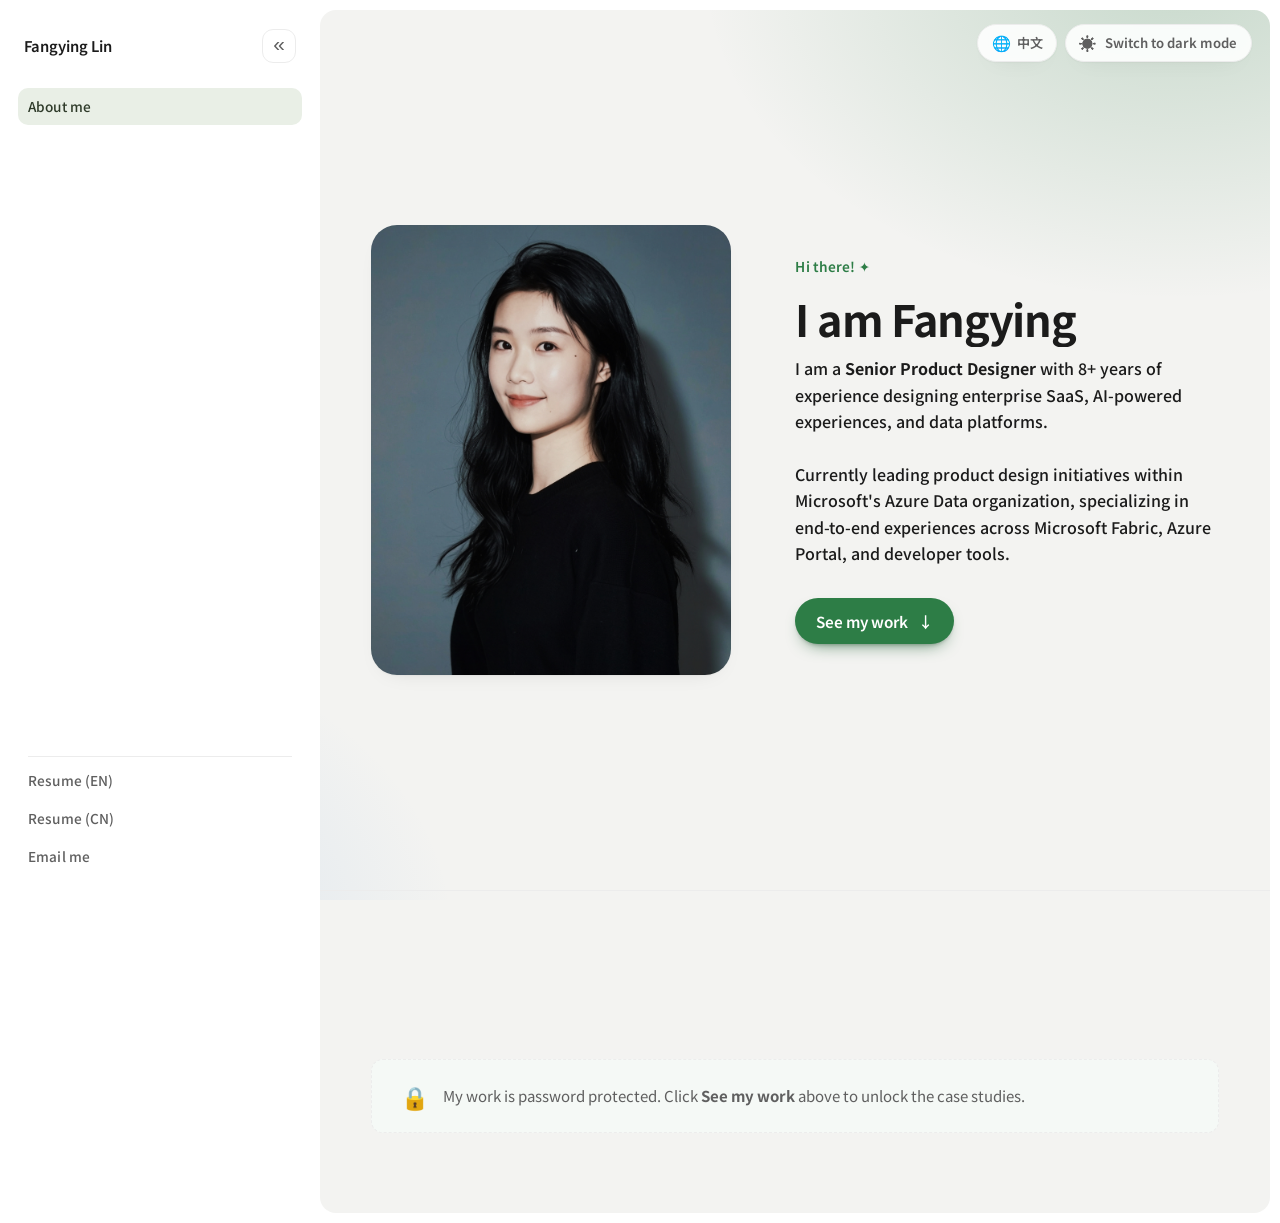
==== commit c3e61757: "make updates" ====
--- a/index.html
+++ b/index.html
@@ -82,7 +82,8 @@
         <a class="nav__item js-work-item" href="top20talent.html">Top20Talent Portal</a>
 
         <hr class="nav__divider" aria-hidden="true" />
-        <a class="nav__item" href="#">Resume</a>
+        <a class="nav__item" href="assets/resume-fangying-lin-en.pdf" target="_blank" rel="noopener">Resume (EN)</a>
+        <a class="nav__item" href="assets/resume-fangying-lin-cn.pdf" target="_blank" rel="noopener">Resume (CN)</a>
         <a class="nav__item" href="mailto:deniselin0114@gmail.com">Email me</a>
       </nav>
     </aside>
--- a/styles.css
+++ b/styles.css
@@ -2108,7 +2108,7 @@
 
 /* Figure / media */
 .proj-figure {
-  margin: 1.6rem 0 0;
+  margin: 1.6rem 0;
 }
 
 .proj-figure__img {
@@ -2120,6 +2120,13 @@
   background: var(--panel);
 }
 
+/* Darker backdrop for charts/screenshots with transparent, light-colored
+   artwork that would otherwise wash out against a light theme panel. */
+.proj-figure__img--dark {
+  background: #2a2a2e;
+  border-color: #2a2a2e;
+}
+
 .proj-figure__cap {
   margin-top: 0.7rem;
   font-size: 0.85rem;
@@ -2142,6 +2149,60 @@
   height: 540px;
   border: 0;
   background: var(--card);
+}
+
+/* Responsive video embed (e.g. YouTube demo) */
+.proj-video {
+  margin: 1.6rem 0 0;
+  border-radius: var(--radius);
+  border: 1px solid var(--line);
+  overflow: hidden;
+  background: var(--panel);
+  aspect-ratio: 16 / 9;
+}
+
+.proj-video iframe {
+  display: block;
+  width: 100%;
+  height: 100%;
+  border: 0;
+}
+
+/* Inline SVG architecture diagrams */
+.proj-diagram {
+  margin: 1.6rem 0;
+  padding: clamp(1rem, 3vw, 1.8rem);
+  border-radius: var(--radius);
+  border: 1px solid var(--line);
+  background: var(--panel);
+}
+
+.proj-diagram--events {
+  background: linear-gradient(160deg, #f7f7f5, #ececea);
+  border-color: #e4e4e1;
+}
+
+.proj-diagram svg {
+  display: block;
+  width: 100%;
+  height: auto;
+}
+
+.proj-diagram__card-label {
+  font: 700 13px/1 var(--font);
+  letter-spacing: 0.03em;
+}
+
+.proj-diagram__item-label {
+  font: 600 13.5px/1 var(--font);
+}
+
+.proj-diagram__hub-label {
+  font: 700 14.5px/1.4 var(--font);
+}
+
+.proj-diagram__edge-label {
+  font: 600 12.5px/1 var(--font);
 }
 
 /* Image gallery grid */
@@ -2962,6 +3023,12 @@
 }
 
 /* ── Clickable prototype card ─────────────────── */
+@property --feature-angle {
+  syntax: "<angle>";
+  initial-value: 0deg;
+  inherits: false;
+}
+
 .feature--proto {
   position: relative;
   width: 100%;
@@ -2990,6 +3057,44 @@
   display: none;
 }
 
+/* Thin running-light stroke that travels around the card border */
+.feature--proto::after {
+  content: "";
+  position: absolute;
+  inset: 0;
+  border-radius: inherit;
+  padding: 1px;
+  background: conic-gradient(
+    from var(--feature-angle),
+    transparent 0deg,
+    rgba(255, 255, 255, 0.95) 8deg,
+    rgba(167, 243, 190, 0.9) 40deg,
+    rgba(45, 212, 191, 0.9) 72deg,
+    rgba(45, 125, 70, 0.9) 104deg,
+    transparent 130deg,
+    transparent 360deg
+  );
+  -webkit-mask:
+    linear-gradient(#000 0 0) content-box,
+    linear-gradient(#000 0 0);
+  -webkit-mask-composite: xor;
+  mask-composite: exclude;
+  animation: feature-border-run 4.5s linear infinite;
+  pointer-events: none;
+}
+
+@keyframes feature-border-run {
+  to {
+    --feature-angle: 360deg;
+  }
+}
+
+.feature--proto:hover::after {
+  animation-play-state: paused;
+  opacity: 0;
+  transition: opacity 0.2s var(--ease);
+}
+
 .feature--proto .feature__text {
   flex: 1 1 auto;
 }
@@ -3047,7 +3152,8 @@
 
 @media (prefers-reduced-motion: reduce) {
   .feature__sheen { animation: none; opacity: 0; }
-  .feature--proto { transform: none; }
+  .feature--proto { transform: none; box-shadow: none; }
+  .feature--proto::after { animation: none; opacity: 0; }
 }
 
 .feature__name {
